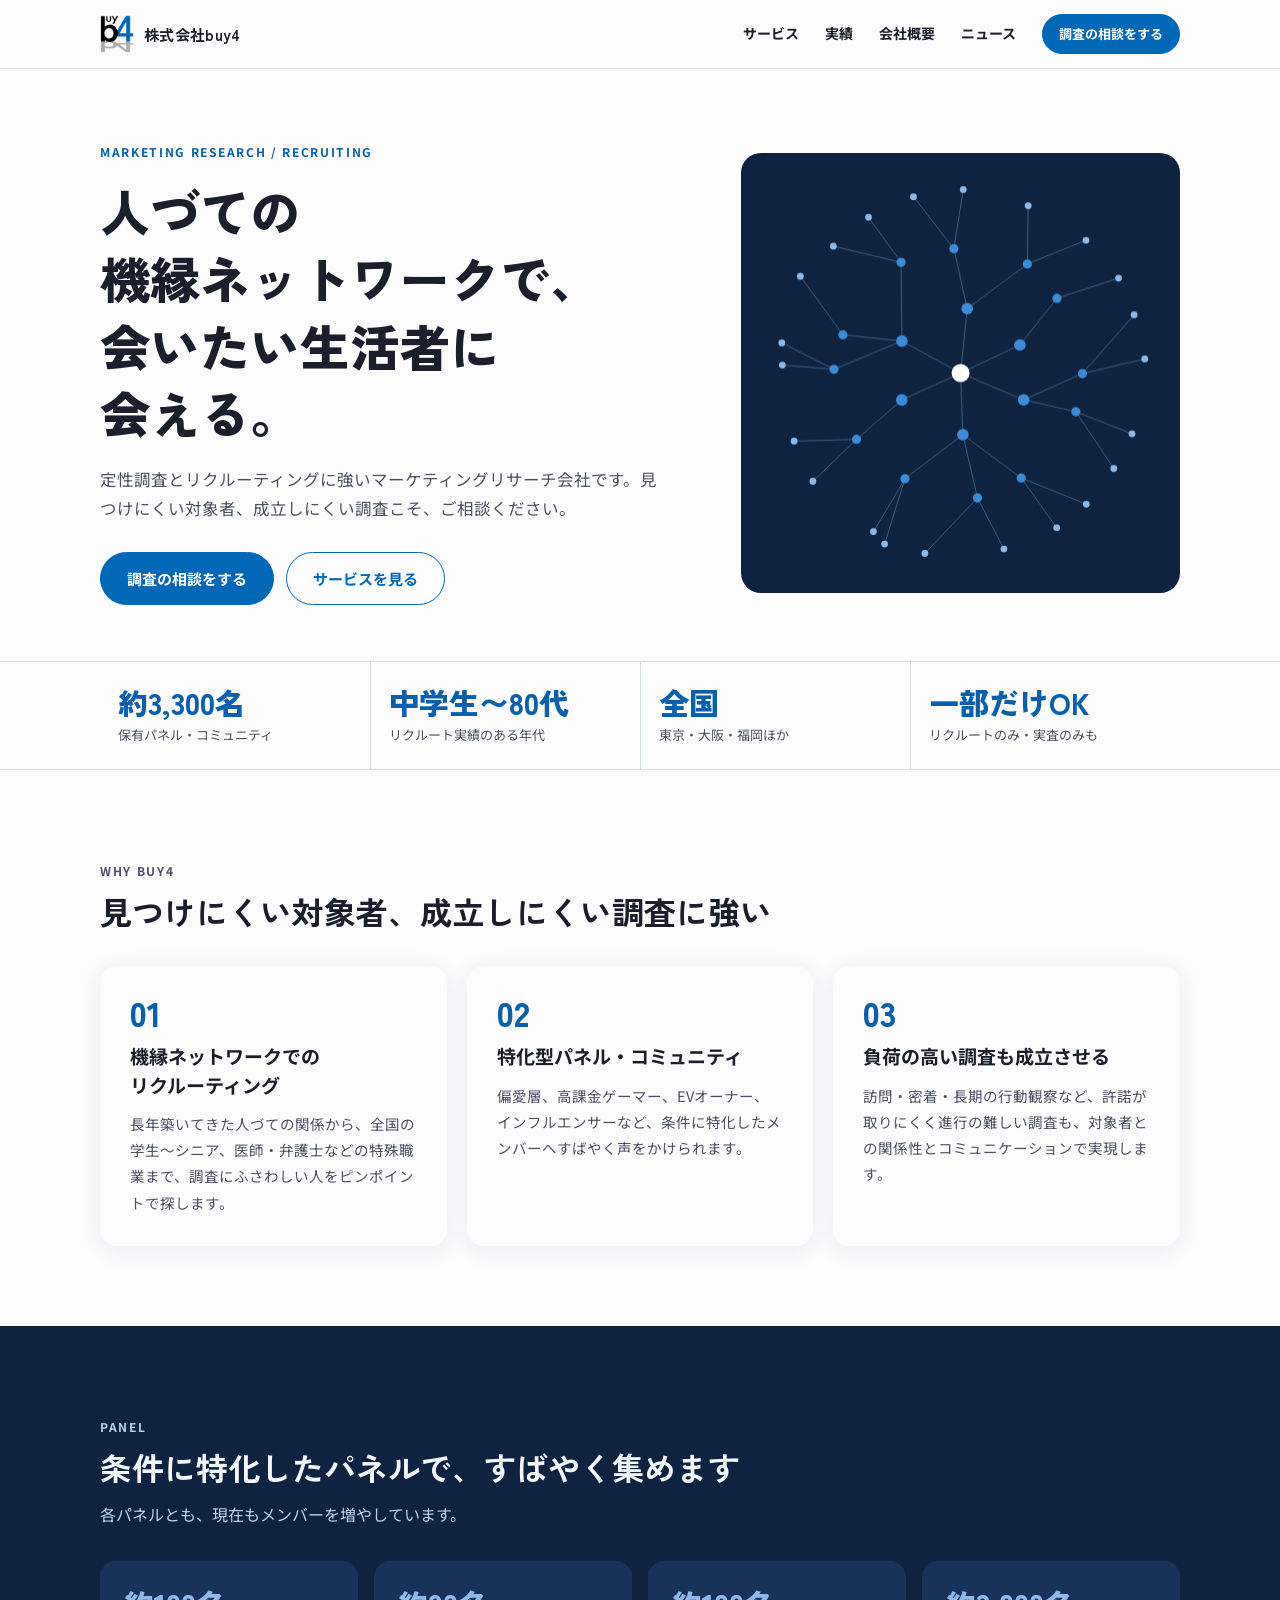
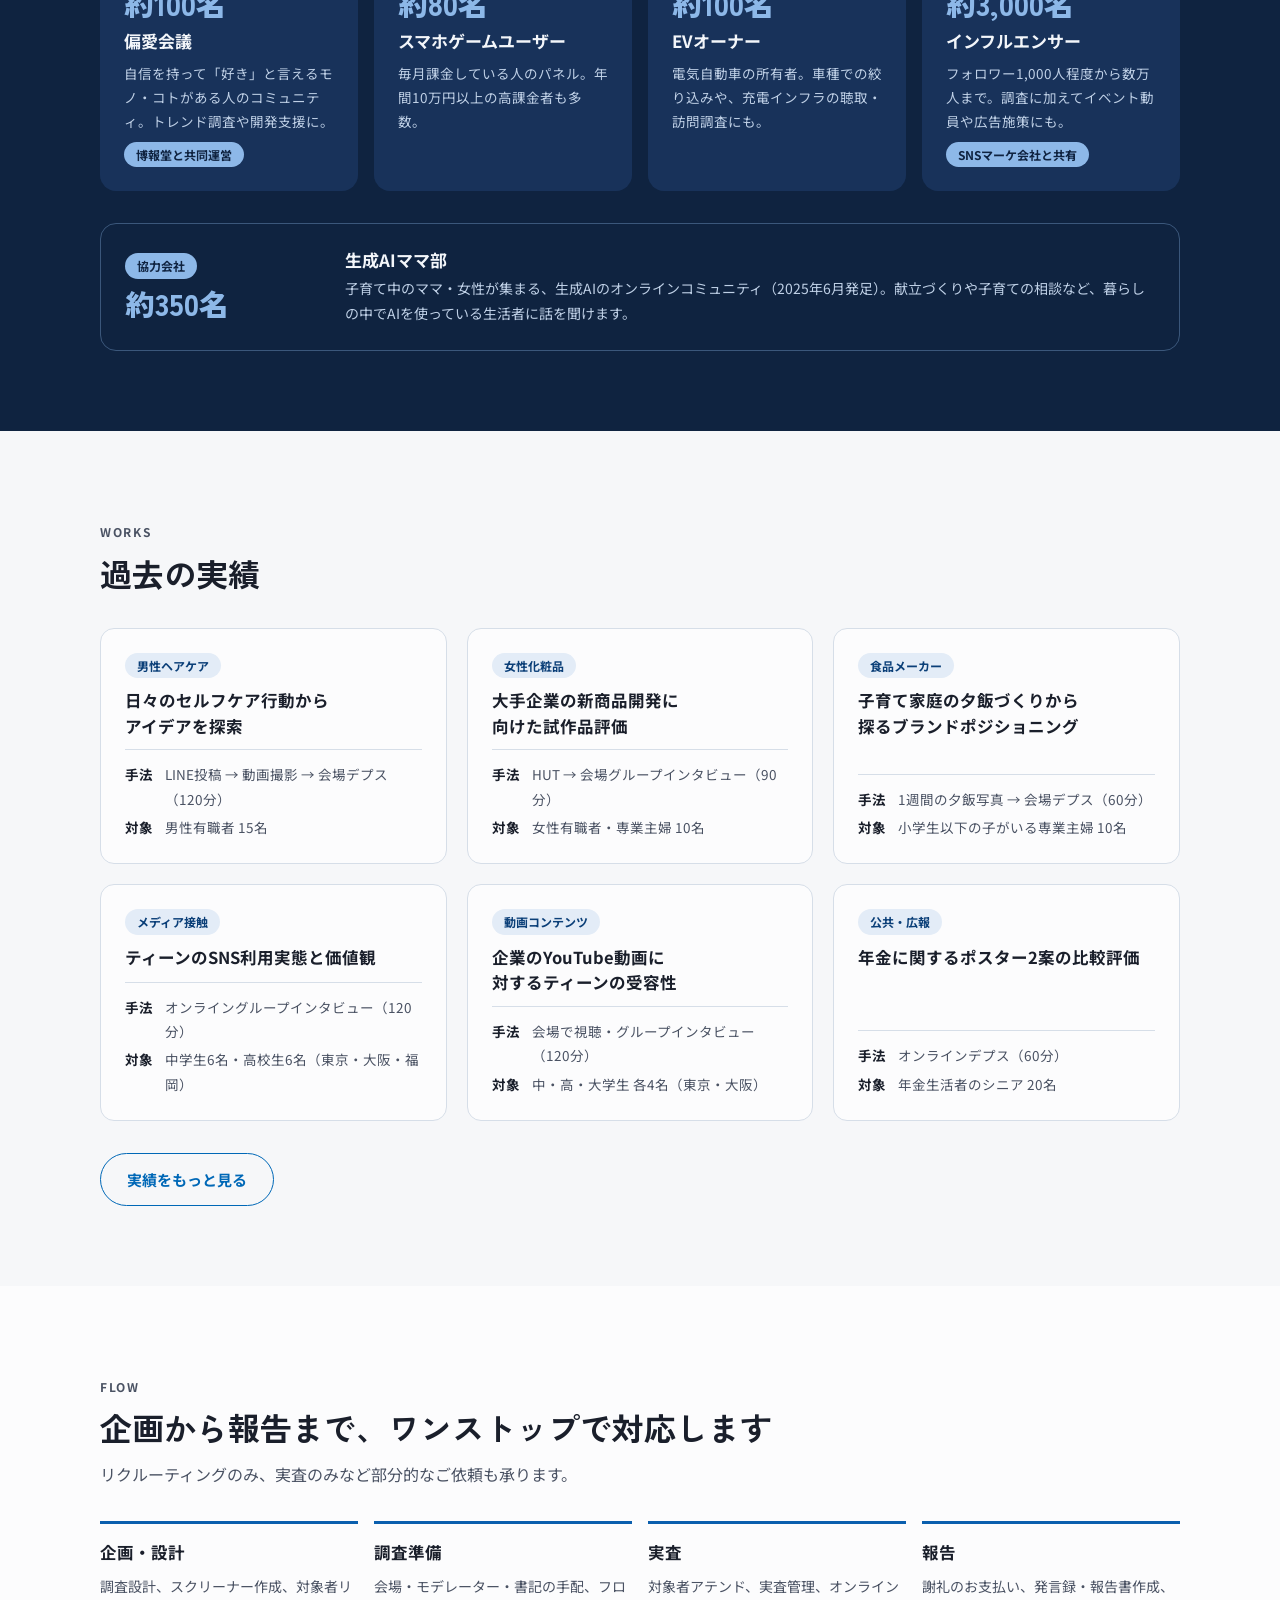
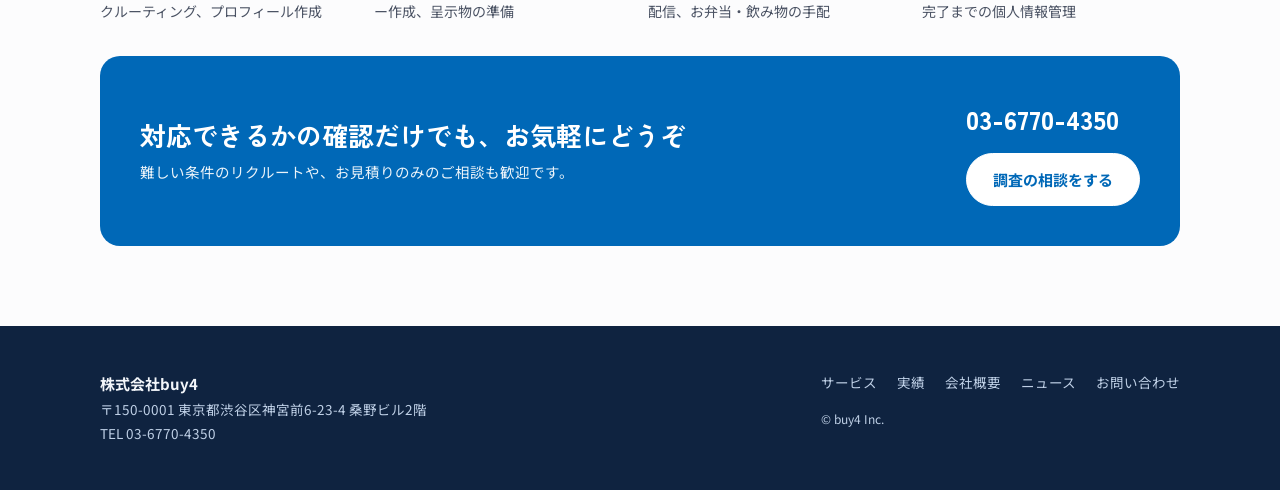
==== index.html @ a8a18e28 "Add buy4 corporate site Co-Authored-By: Claude Opus 5.5 (1M context) <noreply@anthropic.com> Claude-" ====
<!doctype html>
<html lang="ja">
<head>
<meta charset="utf-8">
<meta name="viewport" content="width=device-width, initial-scale=1">
<title>株式会社buy4｜定性調査・リクルーティングに強いマーケティングリサーチ会社</title>
<meta name="description" content="人づての機縁ネットワークと特化型パネルで、見つけにくい対象者のリクルーティングから、インタビュー・行動観察などの定性調査、報告までワンストップで対応します。">
<meta property="og:type" content="website">
<meta property="og:site_name" content="株式会社buy4">
<meta property="og:title" content="株式会社buy4｜定性調査・リクルーティングに強いマーケティングリサーチ会社">
<meta property="og:description" content="人づての機縁ネットワークと特化型パネルで、見つけにくい対象者のリクルーティングから、インタビュー・行動観察などの定性調査、報告までワンストップで対応します。">
<meta property="og:image" content="assets/img/ogp.png">
<meta name="twitter:card" content="summary_large_image">
<link rel="icon" href="assets/img/favicon-32.png" sizes="32x32">
<link rel="apple-touch-icon" href="assets/img/apple-touch-icon.png">
<link rel="preconnect" href="https://fonts.googleapis.com">
<link rel="preconnect" href="https://fonts.gstatic.com" crossorigin>
<link rel="stylesheet" href="https://fonts.googleapis.com/css2?family=Noto+Sans+JP:wght@400;500;700&family=Zen+Kaku+Gothic+New:wght@500;700;900&display=swap">
<link rel="stylesheet" href="assets/style.css">
</head>
<body>
<a class="skip" href="#main">本文へ移動</a>
<header class="site-header">
  <div class="in">
    <a class="brand" href="./"><img src="assets/img/logo.png" alt="buy4" width="34" height="39"><span>株式会社buy4</span></a>
    <button class="menu-btn" type="button" aria-expanded="false" aria-controls="gnav">メニュー</button>
    <nav class="gnav" id="gnav" aria-label="メインメニュー">
      <ul>
        <li><a href="services/">サービス</a></li>
        <li><a href="works/">実績</a></li>
        <li><a href="company/">会社概要</a></li>
        <li><a href="news/">ニュース</a></li>
        <li><a class="btn sm" href="contact/">調査の相談をする</a></li>
      </ul>
    </nav>
  </div>
</header>
<main id="main">
  <section class="hero">
    <div class="in">
      <div>
        <p class="eyebrow">MARKETING RESEARCH / RECRUITING</p>
        <h1><span>人づての</span><span>機縁ネットワークで、</span><br><span>会いたい生活者に</span><span>会える。</span></h1>
        <p class="lead">定性調査とリクルーティングに強いマーケティングリサーチ会社です。見つけにくい対象者、成立しにくい調査こそ、ご相談ください。</p>
        <div class="ctas"><a class="btn" href="contact/">調査の相談をする</a><a class="btn ghost" href="services/">サービスを見る</a></div>
      </div>
      <figure class="net"><canvas id="net" role="img" aria-label="人と人が人づてにつながるネットワークのイメージ"></canvas></figure>
    </div>
  </section>

  <section class="stats" aria-label="buy4の数字">
    <div class="in">
      <div class="stat"><b>約3,300名</b><span>保有パネル・コミュニティ</span></div>
      <div class="stat"><b>中学生〜80代</b><span>リクルート実績のある年代</span></div>
      <div class="stat"><b>全国</b><span>東京・大阪・福岡ほか</span></div>
      <div class="stat"><b>一部だけOK</b><span>リクルートのみ・実査のみも</span></div>
    </div>
  </section>

  <section class="sec">
    <div class="in">
      <div class="sec-h"><p class="eyebrow">WHY BUY4</p><h2>見つけにくい対象者、成立しにくい調査に強い</h2></div>
      <div class="grid3">
        <div class="card"><span class="num">01</span><h3>機縁ネットワークでのリクルーティング</h3><p>長年築いてきた人づての関係から、全国の学生〜シニア、医師・弁護士などの特殊職業まで、調査にふさわしい人をピンポイントで探します。</p></div>
        <div class="card"><span class="num">02</span><h3>特化型パネル・コミュニティ</h3><p>偏愛層、高課金ゲーマー、EVオーナー、インフルエンサーなど、条件に特化したメンバーへすばやく声をかけられます。</p></div>
        <div class="card"><span class="num">03</span><h3>負荷の高い調査も成立させる</h3><p>訪問・密着・長期の行動観察など、許諾が取りにくく進行の難しい調査も、対象者との関係性とコミュニケーションで実現します。</p></div>
      </div>
    </div>
  </section>

  <section class="sec dark">
    <div class="in">
      <div class="sec-h"><p class="eyebrow">PANEL</p><h2>条件に特化したパネルで、すばやく集めます</h2><p>各パネルとも、現在もメンバーを増やしています。</p></div>
      <div class="grid4">
        <div class="pcard"><b>約100名</b><h3>偏愛会議</h3><p>自信を持って「好き」と言えるモノ・コトがある人のコミュニティ。トレンド調査や開発支援に。</p><span class="tag">博報堂と共同運営</span></div>
        <div class="pcard"><b>約80名</b><h3>スマホゲームユーザー</h3><p>毎月課金している人のパネル。年間10万円以上の高課金者も多数。</p></div>
        <div class="pcard"><b>約100名</b><h3>EVオーナー</h3><p>電気自動車の所有者。車種での絞り込みや、充電インフラの聴取・訪問調査にも。</p></div>
        <div class="pcard"><b>約3,000名</b><h3>インフルエンサー</h3><p>フォロワー1,000人程度から数万人まで。調査に加えてイベント動員や広告施策にも。</p><span class="tag">SNSマーケ会社と共有</span></div>
      </div>
      <div class="partner">
        <div class="partner-h"><span class="tag">協力会社</span><b>約350名</b></div>
        <div>
          <h3>生成AIママ部</h3>
          <p>子育て中のママ・女性が集まる、生成AIのオンラインコミュニティ（2025年6月発足）。献立づくりや子育ての相談など、暮らしの中でAIを使っている生活者に話を聞けます。</p>
        </div>
      </div>
    </div>
  </section>

  <section class="sec alt">
    <div class="in">
      <div class="sec-h"><p class="eyebrow">WORKS</p><h2>過去の実績</h2></div>
      <div class="grid3">
        <article class="case"><span class="chip">男性ヘアケア</span><h3>日々のセルフケア行動からアイデアを探索</h3><dl><dt>手法</dt><dd>LINE投稿 → 動画撮影 → 会場デプス（120分）</dd><dt>対象</dt><dd>男性有職者 15名</dd></dl></article>
        <article class="case"><span class="chip">女性化粧品</span><h3>大手企業の新商品開発に向けた試作品評価</h3><dl><dt>手法</dt><dd>HUT → 会場グループインタビュー（90分）</dd><dt>対象</dt><dd>女性有職者・専業主婦 10名</dd></dl></article>
        <article class="case"><span class="chip">食品メーカー</span><h3>子育て家庭の夕飯づくりから探るブランドポジショニング</h3><dl><dt>手法</dt><dd>1週間の夕飯写真 → 会場デプス（60分）</dd><dt>対象</dt><dd>小学生以下の子がいる専業主婦 10名</dd></dl></article>
        <article class="case"><span class="chip">メディア接触</span><h3>ティーンのSNS利用実態と価値観</h3><dl><dt>手法</dt><dd>オンライングループインタビュー（120分）</dd><dt>対象</dt><dd>中学生6名・高校生6名（東京・大阪・福岡）</dd></dl></article>
        <article class="case"><span class="chip">動画コンテンツ</span><h3>企業のYouTube動画に対するティーンの受容性</h3><dl><dt>手法</dt><dd>会場で視聴・グループインタビュー（120分）</dd><dt>対象</dt><dd>中・高・大学生 各4名（東京・大阪）</dd></dl></article>
        <article class="case"><span class="chip">公共・広報</span><h3>年金に関するポスター2案の比較評価</h3><dl><dt>手法</dt><dd>オンラインデプス（60分）</dd><dt>対象</dt><dd>年金生活者のシニア 20名</dd></dl></article>
      </div>
      <div><a class="btn ghost" href="works/">実績をもっと見る</a></div>
    </div>
  </section>

  <section class="sec">
    <div class="in">
      <div class="sec-h"><p class="eyebrow">FLOW</p><h2>企画から報告まで、ワンストップで対応します</h2><p>リクルーティングのみ、実査のみなど部分的なご依頼も承ります。</p></div>
      <ol class="steps">
        <li><b>企画・設計</b><p>調査設計、スクリーナー作成、対象者リクルーティング、プロフィール作成</p></li>
        <li><b>調査準備</b><p>会場・モデレーター・書記の手配、フロー作成、呈示物の準備</p></li>
        <li><b>実査</b><p>対象者アテンド、実査管理、オンライン配信、お弁当・飲み物の手配</p></li>
        <li><b>報告</b><p>謝礼のお支払い、発言録・報告書作成、完了までの個人情報管理</p></li>
      </ol>
      <div class="cta">
        <div>
          <h2>対応できるかの確認だけでも、お気軽にどうぞ</h2>
          <p>難しい条件のリクルートや、お見積りのみのご相談も歓迎です。</p>
        </div>
        <div class="side">
          <a class="tel" href="tel:0367704350">03-6770-4350</a>
          <a class="btn white" href="contact/">調査の相談をする</a>
        </div>
      </div>
    </div>
  </section>
</main>
<footer class="site-footer">
  <div class="in">
    <div>
      <b>株式会社buy4</b><br>
      〒150-0001 東京都渋谷区神宮前6-23-4 桑野ビル2階<br>
      TEL 03-6770-4350
    </div>
    <div>
      <ul>
        <li><a href="services/">サービス</a></li>
        <li><a href="works/">実績</a></li>
        <li><a href="company/">会社概要</a></li>
        <li><a href="news/">ニュース</a></li>
        <li><a href="contact/">お問い合わせ</a></li>
      </ul>
      <small>© buy4 Inc.</small>
    </div>
  </div>
</footer>
<script src="assets/main.js"></script>
</body>
</html>
---- assets/style.css ----
/* 株式会社buy4 コーポレートサイト
   色・書体はサービス紹介資料（2026）とそろえています */
:root{
  --bg:#FCFCFD; --bg2:#F6F7F9; --fg:#1A1F2B; --muted:#4A5263; --line:#D6DEE8;
  --blue:#0068B7; --blue2:#0A5FAE; --navy:#0F2340; --navy2:#18325A; --sky:#8DB8E8;
  --on-navy:#F3F6FA; --on-navy2:#BFD0E6; --chip-bg:#E3ECF7; --chip-fg:#0B3F78; --danger:#B23A3A;
  --display:'Zen Kaku Gothic New','Noto Sans JP','Hiragino Kaku Gothic ProN',Meiryo,sans-serif;
  --body:'Noto Sans JP','Hiragino Kaku Gothic ProN',Meiryo,sans-serif;
  --max:1120px;
}
*{box-sizing:border-box}
html{scroll-behavior:smooth}
body{margin:0;background:var(--bg);color:var(--fg);font-family:var(--body);font-size:16px;line-height:1.8;-webkit-text-size-adjust:100%}
img{max-width:100%;height:auto;display:block}
a{color:var(--blue2)}
h1,h2,h3{margin:0;text-wrap:balance;line-height:1.4;word-break:auto-phrase}
p{margin:0}
.in{max-width:var(--max);margin:0 auto;padding-inline:20px}
.skip{position:absolute;left:-9999px}.skip:focus{left:12px;top:12px;background:var(--bg);padding:8px 12px;z-index:99}
:focus-visible{outline:2px solid var(--blue);outline-offset:3px}

/* header */
.site-header{position:sticky;top:0;z-index:20;background:rgba(252,252,253,.94);backdrop-filter:blur(8px);border-bottom:1px solid var(--line)}
.site-header .in{display:flex;align-items:center;justify-content:space-between;gap:16px;min-height:68px}
.brand{display:flex;align-items:center;gap:10px;text-decoration:none;color:var(--fg)}
.brand img{width:34px}
.brand span{font-family:var(--display);font-weight:700;font-size:15px;letter-spacing:.02em}
.gnav ul{display:flex;align-items:center;gap:26px;list-style:none;margin:0;padding:0;font-size:14px;font-weight:700}
.gnav a{color:var(--fg);text-decoration:none}
.gnav a:hover,.gnav a[aria-current="page"]{color:var(--blue)}
.menu-btn{display:none;font:inherit;font-weight:700;font-size:14px;background:none;border:1px solid var(--line);border-radius:8px;padding:6px 12px;color:var(--fg);cursor:pointer}
@media (max-width:820px){
  .menu-btn{display:block}
  .gnav{display:none;position:absolute;left:0;right:0;top:100%;background:var(--bg);border-bottom:1px solid var(--line)}
  .gnav.open{display:block}
  .gnav ul{flex-direction:column;align-items:stretch;gap:0;padding:8px 20px 16px}
  .gnav li a{display:block;padding:12px 0;border-bottom:1px solid var(--line)}
  .gnav li:last-child a{border:0;margin-top:12px;text-align:center}
}

/* buttons */
.btn{display:inline-block;background:var(--blue);color:#FFFFFF;font-weight:700;border-radius:999px;padding:12px 26px;font-size:15px;text-decoration:none;border:1.5px solid var(--blue);transition:background .15s}
.btn:hover{background:var(--blue2)}
.btn.ghost{background:transparent;color:var(--blue)}
.btn.ghost:hover{background:var(--chip-bg)}
.btn.white{background:#FFFFFF;color:var(--blue);border-color:#FFFFFF}
.btn.sm{padding:7px 16px;font-size:13px}
.gnav .btn{color:#FFFFFF}

.eyebrow{font-size:12px;font-weight:700;color:var(--blue2);letter-spacing:.14em}

/* hero */
.hero .in{display:grid;grid-template-columns:minmax(0,1.35fr) minmax(0,1fr);gap:48px;align-items:center;padding-block:72px 56px}
@media (max-width:820px){.hero .in{grid-template-columns:minmax(0,1fr);padding-block:44px 36px;gap:28px}}
.hero h1{font-family:var(--display);font-weight:900;font-size:clamp(30px,4.4vw,50px);line-height:1.35;margin-top:14px}
.hero h1 span{display:inline-block}
.hero .lead{color:var(--muted);margin-top:18px;font-size:16.5px;max-width:34em}
.hero .ctas{display:flex;gap:12px;margin-top:28px;flex-wrap:wrap}
.net{margin:0;background:var(--navy);border-radius:20px;aspect-ratio:1/1;max-width:440px;width:100%;justify-self:end;overflow:hidden}
@media (max-width:820px){.net{justify-self:stretch;max-width:100%;aspect-ratio:16/10}}
.net canvas{width:100%;height:100%;display:block}

/* stats */
.stats{border-block:1px solid var(--line);background:var(--bg)}
.stats .in{display:grid;grid-template-columns:repeat(4,minmax(0,1fr))}
@media (max-width:820px){.stats .in{grid-template-columns:repeat(2,minmax(0,1fr))}}
.stat{padding:22px 18px;display:flex;flex-direction:column;gap:2px;border-left:1px solid var(--line)}
.stat:first-child{border-left:0}
@media (max-width:820px){.stat:nth-child(3){border-left:0}.stat:nth-child(n+3){border-top:1px solid var(--line)}}
.stat b{font-family:var(--display);font-size:clamp(22px,2.6vw,30px);font-weight:900;color:var(--blue2);font-variant-numeric:tabular-nums;line-height:1.25}
.stat span{font-size:13px;color:var(--muted)}

/* sections */
.sec{padding-block:80px}
@media (max-width:820px){.sec{padding-block:56px}}
.sec .in{display:flex;flex-direction:column;gap:32px}
.sec.alt{background:var(--bg2)}
.sec.dark{background:var(--navy);color:var(--on-navy)}
.sec.dark .eyebrow{color:var(--sky)}
.sec-h h2{font-family:var(--display);font-size:clamp(23px,2.8vw,32px);font-weight:700;margin-top:8px}
.sec-h p{color:var(--muted);margin-top:10px;max-width:40em}
.sec.dark .sec-h p{color:var(--on-navy2)}
.grid3{display:grid;grid-template-columns:repeat(3,minmax(0,1fr));gap:20px}
.grid4{display:grid;grid-template-columns:repeat(4,minmax(0,1fr));gap:16px}
@media (max-width:980px){.grid4{grid-template-columns:repeat(2,minmax(0,1fr))}}
@media (max-width:820px){.grid3{grid-template-columns:minmax(0,1fr)}}
@media (max-width:560px){.grid4{grid-template-columns:minmax(0,1fr)}}

.card{background:var(--bg);border-radius:16px;padding:30px;display:flex;flex-direction:column;gap:12px;box-shadow:0 4px 24px rgba(16,40,80,.08)}
.card .num{font-family:var(--display);font-weight:900;font-size:34px;color:var(--blue2);line-height:1}
.card h3{font-size:19px;font-weight:700;line-height:1.5}
.card p{font-size:14.5px;color:var(--muted)}

.pcard{background:var(--navy2);border-radius:16px;padding:24px;display:flex;flex-direction:column;gap:8px}
.pcard b{font-family:var(--display);font-size:30px;font-weight:900;color:var(--sky);font-variant-numeric:tabular-nums;line-height:1.2}
.pcard h3{font-size:17px;color:var(--on-navy)}
.pcard p{font-size:13.5px;color:var(--on-navy2)}
.pcard .tag{align-self:flex-start;margin-top:auto;font-size:12px;font-weight:700;background:var(--sky);color:var(--navy);border-radius:999px;padding:2px 12px}

.partner{display:grid;grid-template-columns:minmax(0,200px) minmax(0,1fr);gap:20px;align-items:center;border:1px solid rgba(141,184,232,.35);border-radius:16px;padding:24px}
@media (max-width:560px){.partner{grid-template-columns:minmax(0,1fr);gap:10px}}
.partner-h{display:flex;flex-direction:column;gap:6px;align-items:flex-start}
.partner-h b{font-family:var(--display);font-size:30px;font-weight:900;color:var(--sky);font-variant-numeric:tabular-nums;line-height:1.2}
.partner .tag{font-size:12px;font-weight:700;background:var(--sky);color:var(--navy);border-radius:999px;padding:2px 12px}
.partner h3{font-size:17px;color:var(--on-navy)}
.partner p{font-size:14px;color:var(--on-navy2);margin-top:4px}
.case{background:var(--bg);border-radius:14px;padding:24px;display:flex;flex-direction:column;gap:10px;border:1px solid var(--line)}
.chip{align-self:flex-start;font-size:12px;font-weight:700;color:var(--chip-fg);background:var(--chip-bg);border-radius:999px;padding:2px 12px}
.case h3{font-size:16.5px;line-height:1.55}
.case dl{display:grid;grid-template-columns:auto 1fr;gap:4px 12px;font-size:13.5px;color:var(--muted);margin:auto 0 0;border-top:1px solid var(--line);padding-top:12px}
.case dt{font-weight:700;color:var(--fg)}.case dd{margin:0}

.steps{display:grid;grid-template-columns:repeat(4,minmax(0,1fr));gap:16px;list-style:none;margin:0;padding:0}
@media (max-width:820px){.steps{grid-template-columns:repeat(2,minmax(0,1fr))}}
@media (max-width:480px){.steps{grid-template-columns:minmax(0,1fr)}}
.steps li{border-top:3px solid var(--blue2);padding-top:14px;display:flex;flex-direction:column;gap:6px}
.steps b{font-size:16.5px}
.steps p{font-size:14px;color:var(--muted)}

.cta{background:var(--blue);color:#FFFFFF;border-radius:20px;padding:40px;display:flex;justify-content:space-between;align-items:center;gap:24px;flex-wrap:wrap}
@media (max-width:560px){.cta{padding:28px}}
.cta h2{font-family:var(--display);font-size:clamp(20px,2.4vw,26px);font-weight:700}
.cta p{font-size:14.5px;opacity:.92;margin-top:6px}
.cta .side{display:flex;flex-direction:column;gap:10px;align-items:flex-start}
.cta .tel{font-family:var(--display);font-size:26px;font-weight:900;font-variant-numeric:tabular-nums;color:#FFFFFF;text-decoration:none}

/* sub pages */
.ph{padding-block:56px 16px}
.ph h1{font-family:var(--display);font-size:clamp(28px,3.6vw,40px);font-weight:900;margin-top:8px}
.ph p{color:var(--muted);margin-top:12px;max-width:42em}
.svc{display:grid;grid-template-columns:minmax(0,260px) minmax(0,1fr);gap:28px;padding-block:36px;border-top:1px solid var(--line)}
@media (max-width:720px){.svc{grid-template-columns:minmax(0,1fr);gap:12px}}
.svc h2{font-family:var(--display);font-size:22px;font-weight:700;margin-top:6px}
.svc ul{margin:12px 0 0;padding-left:1.2em;color:var(--muted);font-size:15px}
.methods{display:flex;flex-wrap:wrap;gap:8px;margin-top:14px;list-style:none;padding:0}
.methods li{border:1px solid var(--line);background:var(--bg);border-radius:999px;padding:5px 14px;font-size:14px}

.tbl{width:100%;border-collapse:collapse;font-size:15px}
.tbl th{width:28%;text-align:left;font-weight:700;padding:16px 14px;border-bottom:1px solid var(--line);vertical-align:top;background:var(--bg2)}
.tbl td{padding:16px 14px;border-bottom:1px solid var(--line)}
@media (max-width:560px){.tbl th,.tbl td{display:block;width:100%}.tbl th{border-bottom:0;padding-bottom:4px}.tbl td{padding-top:4px}}

/* contact */
.contact-grid{display:grid;grid-template-columns:minmax(0,1.6fr) minmax(0,1fr);gap:40px;align-items:start}
@media (max-width:860px){.contact-grid{grid-template-columns:minmax(0,1fr)}}
.form{display:grid;grid-template-columns:repeat(2,minmax(0,1fr));gap:16px}
@media (max-width:560px){.form{grid-template-columns:minmax(0,1fr)}}
.field{display:flex;flex-direction:column;gap:6px;font-size:14px;font-weight:700;min-width:0}
.full{grid-column:1/-1}
.req{color:var(--danger);font-size:11px;font-weight:700;margin-left:6px}
.form input,.form select,.form textarea{font:inherit;font-weight:400;font-size:15px;border:1px solid var(--line);border-radius:10px;padding:10px 12px;background:#FFFFFF;color:var(--fg);width:100%}
.form textarea{resize:vertical}
fieldset.field{border:0;padding:0;margin:0}
fieldset.field legend{padding:0;margin-bottom:6px}
.radios{display:flex;flex-wrap:wrap;gap:8px 18px;font-weight:400}
.radios label{display:flex;align-items:center;gap:6px}
.form-note{font-size:13px;color:var(--muted);font-weight:400}
.form-msg{grid-column:1/-1;font-size:14px;color:var(--danger)}
.form-msg.ok{color:var(--blue2)}
.aside-box{background:var(--bg2);border-radius:16px;padding:28px;display:flex;flex-direction:column;gap:14px}
.aside-box h2{font-family:var(--display);font-size:18px}
.aside-box .big{font-family:var(--display);font-size:24px;font-weight:900;color:var(--blue2);text-decoration:none;font-variant-numeric:tabular-nums}

/* news */
.news-list{list-style:none;margin:0;padding:0;border-top:1px solid var(--line)}
.news-list li{border-bottom:1px solid var(--line)}
.news-list a{display:grid;grid-template-columns:110px 96px minmax(0,1fr);gap:14px;align-items:baseline;padding:18px 4px;color:var(--fg);text-decoration:none}
.news-list a:hover h3{color:var(--blue)}
@media (max-width:560px){.news-list a{grid-template-columns:auto 1fr;gap:6px 12px}.news-list a h3{grid-column:1/-1}}
.news-list time{color:var(--muted);font-variant-numeric:tabular-nums;font-size:14px}
.news-list h3{font-size:16px;font-weight:500}
.article{max-width:760px}
.article .meta{display:flex;gap:12px;align-items:center;color:var(--muted);font-size:14px}
.article h1{font-family:var(--display);font-size:clamp(24px,3vw,32px);font-weight:700;margin-top:10px}
.article .body{margin-top:28px;display:flex;flex-direction:column;gap:18px;font-size:16px}
.back{display:inline-block;margin-top:40px;font-weight:700;font-size:14px}

/* footer */
.site-footer{background:var(--navy);color:var(--on-navy2);font-size:13.5px;padding-block:44px}
.site-footer .in{display:flex;justify-content:space-between;gap:28px;flex-wrap:wrap}
.site-footer b{color:var(--on-navy);font-size:15px}
.site-footer ul{list-style:none;margin:0;padding:0;display:flex;gap:20px;flex-wrap:wrap}
.site-footer a{color:var(--on-navy2);text-decoration:none}
.site-footer a:hover{color:var(--on-navy)}
.site-footer small{display:block;margin-top:14px;font-size:12px}

@media (prefers-reduced-motion:reduce){html{scroll-behavior:auto}*{transition:none!important}}
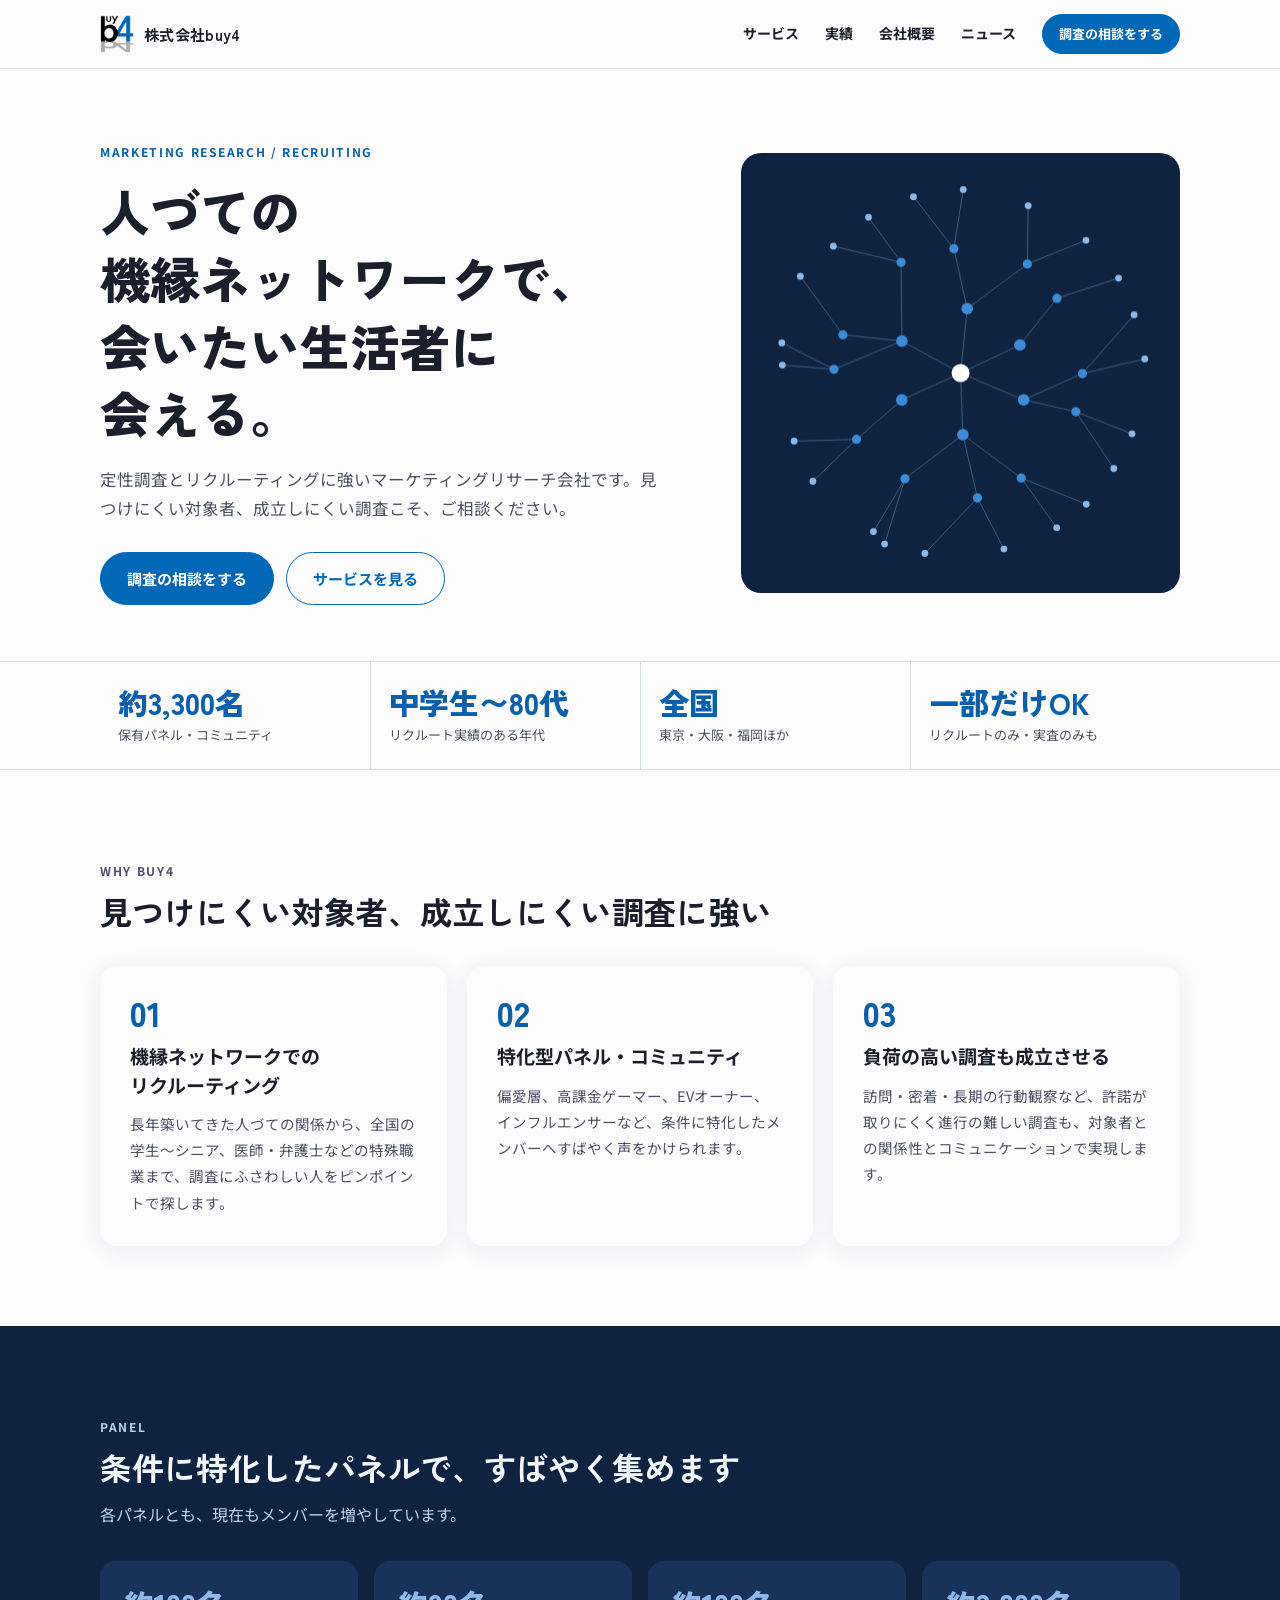
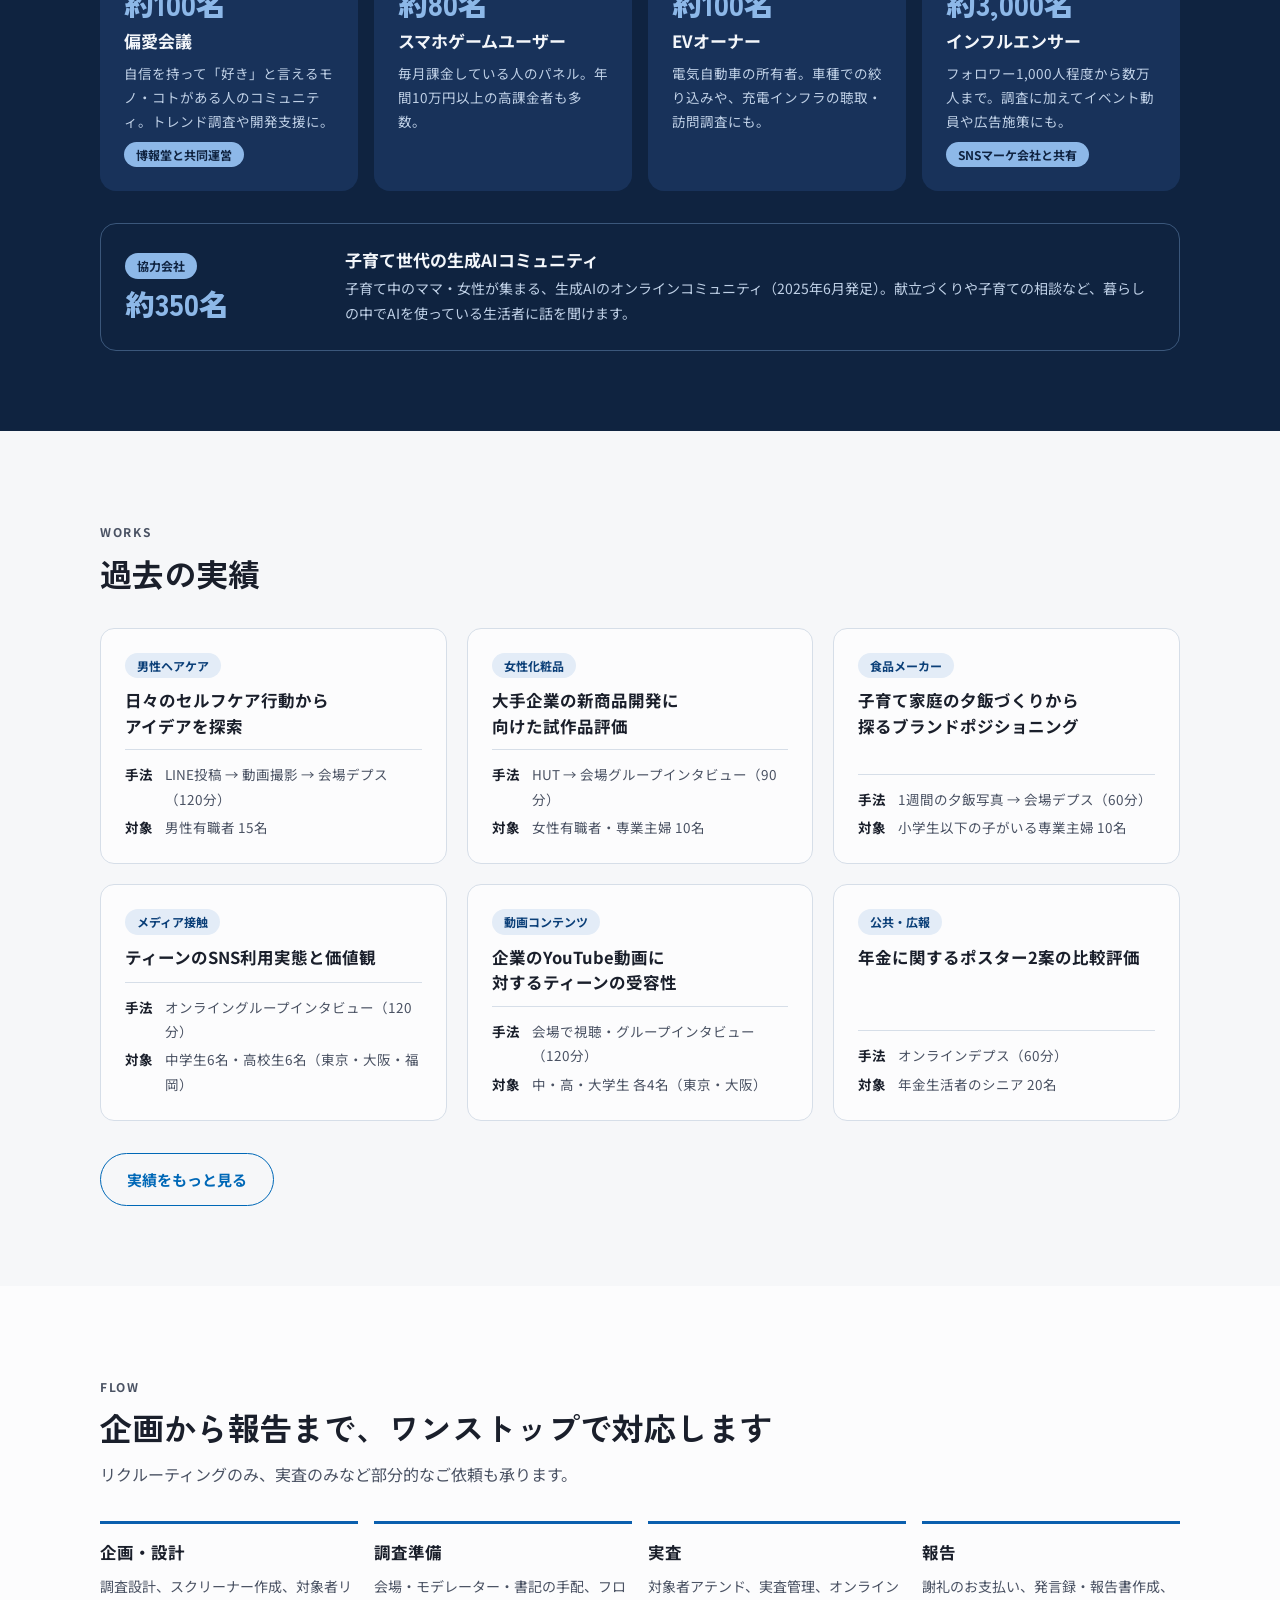
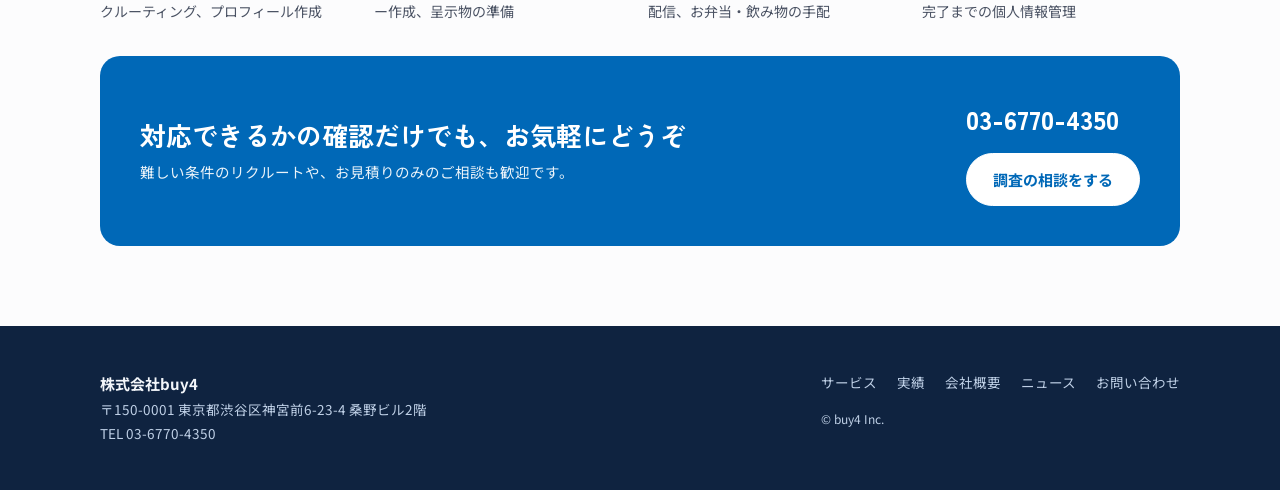
==== commit cf4206d9: "協力会社コミュニティの表記を一般名称に変更 Co-Authored-By: Claude Opus 5.5 (1M context) <noreply@anthropic.com> Claude-Se" ====
--- a/index.html
+++ b/index.html
@@ -80,7 +80,7 @@
       <div class="partner">
         <div class="partner-h"><span class="tag">協力会社</span><b>約350名</b></div>
         <div>
-          <h3>生成AIママ部</h3>
+          <h3>子育て世代の生成AIコミュニティ</h3>
           <p>子育て中のママ・女性が集まる、生成AIのオンラインコミュニティ（2025年6月発足）。献立づくりや子育ての相談など、暮らしの中でAIを使っている生活者に話を聞けます。</p>
         </div>
       </div>
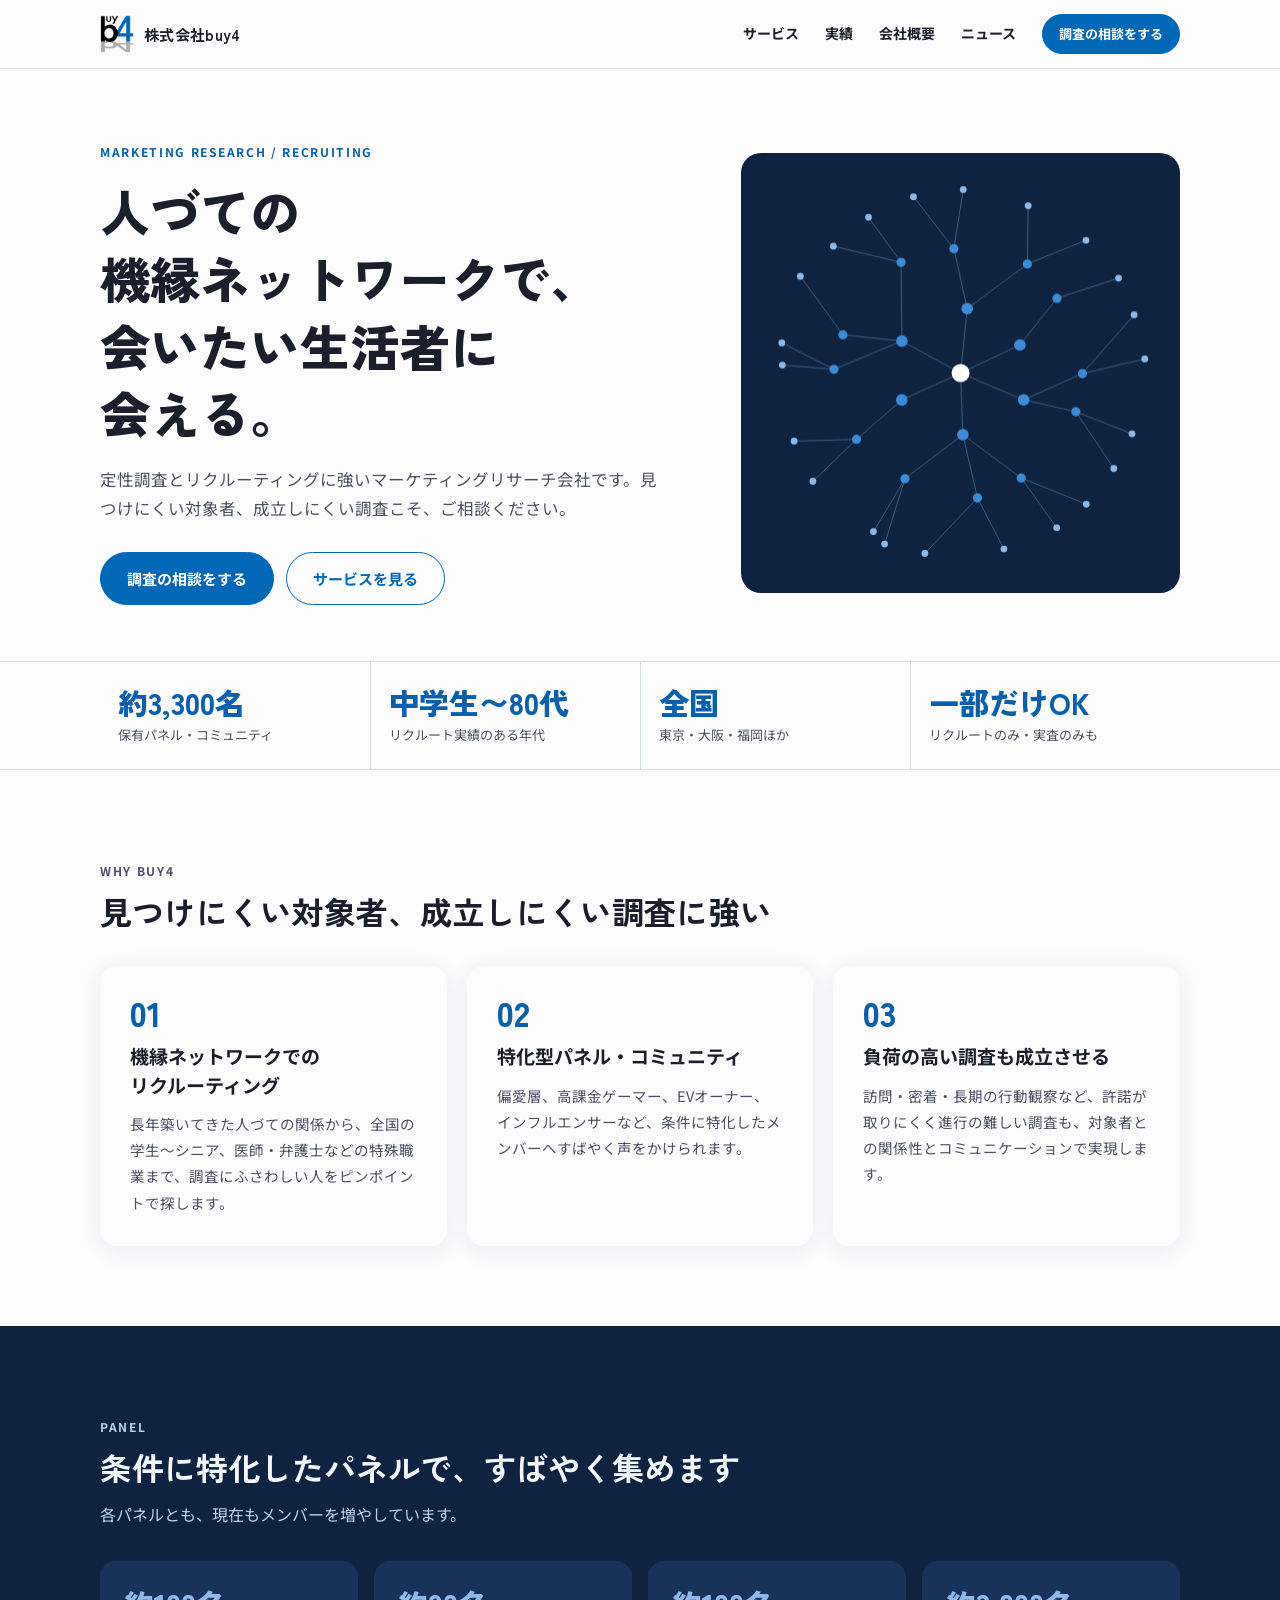
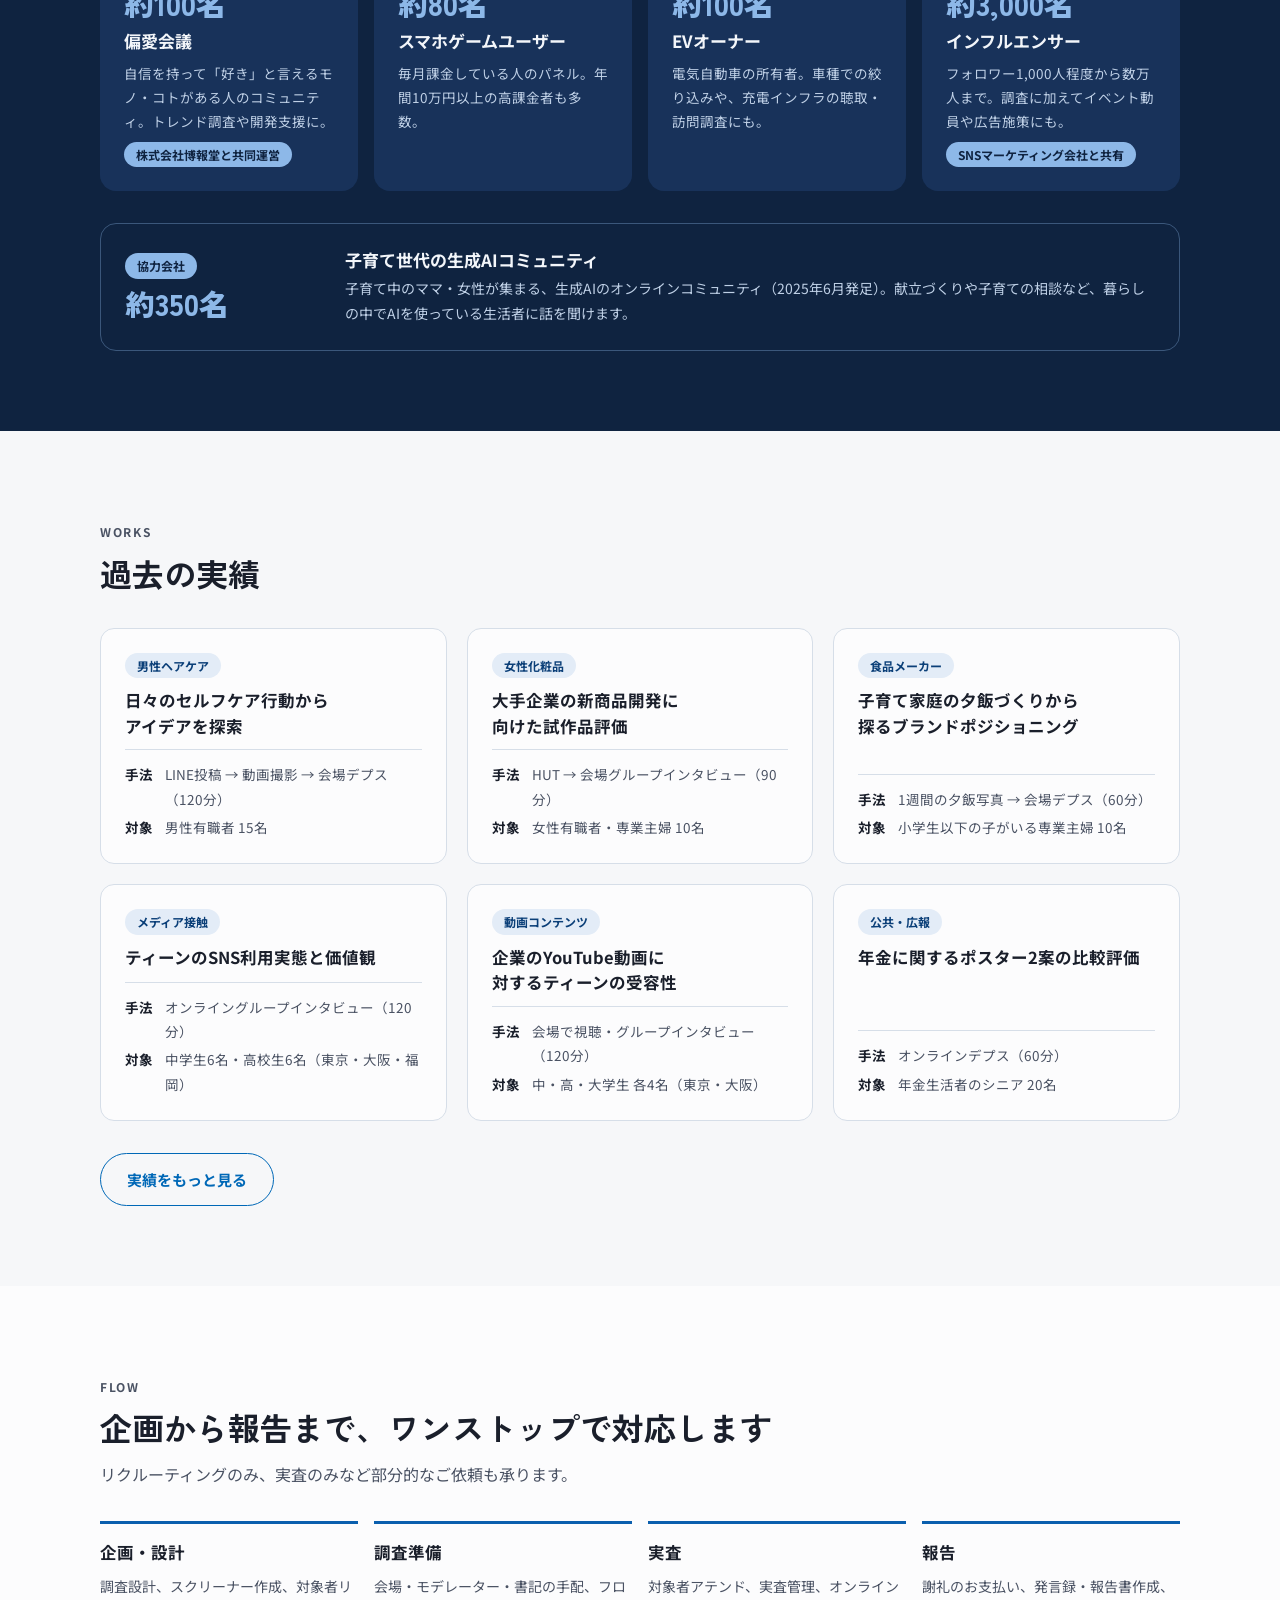
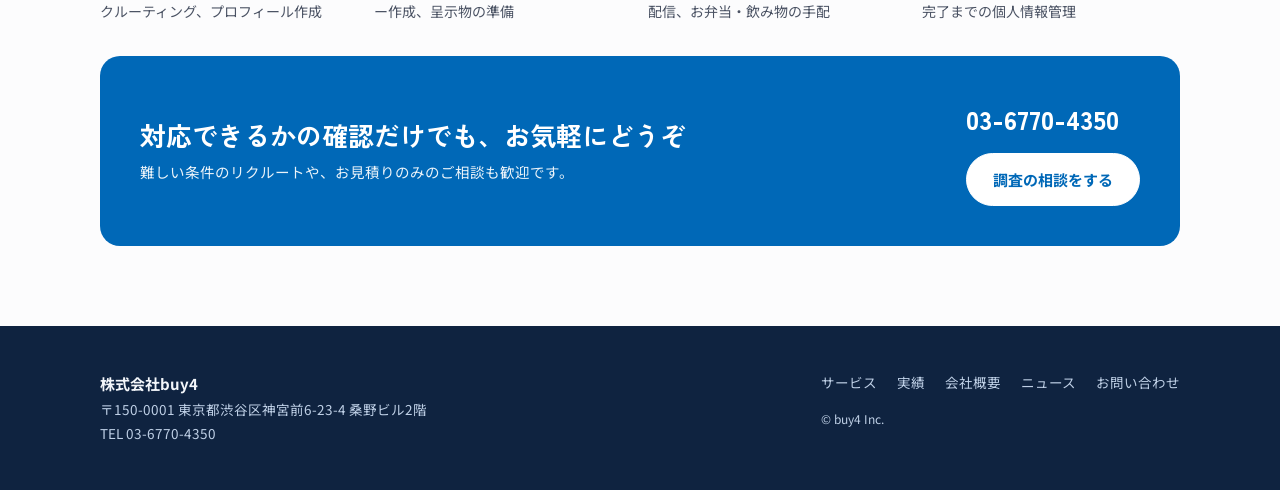
==== commit b6875546: "協力先の表記を正式名に変更（株式会社博報堂・SNSマーケティング会社） Co-Authored-By: Claude Opus 5.5 (1M context) <noreply@anthropic." ====
--- a/index.html
+++ b/index.html
@@ -9,7 +9,34 @@
 <meta property="og:site_name" content="株式会社buy4">
 <meta property="og:title" content="株式会社buy4｜定性調査・リクルーティングに強いマーケティングリサーチ会社">
 <meta property="og:description" content="人づての機縁ネットワークと特化型パネルで、見つけにくい対象者のリクルーティングから、インタビュー・行動観察などの定性調査、報告までワンストップで対応します。">
-<meta property="og:image" content="assets/img/ogp.png">
+<meta property="og:image" content="https://www.buy4.co.jp/assets/img/ogp.png">
+<link rel="canonical" href="https://www.buy4.co.jp/">
+<meta property="og:url" content="https://www.buy4.co.jp/">
+<script type="application/ld+json">
+{
+ "@context": "https://schema.org",
+ "@type": "Organization",
+ "name": "株式会社buy4",
+ "alternateName": "buy4",
+ "url": "https://www.buy4.co.jp/",
+ "logo": "https://www.buy4.co.jp/assets/img/logo.png",
+ "foundingDate": "2021-09-01",
+ "founder": {
+  "@type": "Person",
+  "name": "佐藤 孝憲"
+ },
+ "email": "contact@buy4.co.jp",
+ "address": {
+  "@type": "PostalAddress",
+  "postalCode": "150-0001",
+  "addressRegion": "東京都",
+  "addressLocality": "渋谷区",
+  "streetAddress": "神宮前6-23-4 桑野ビル2階",
+  "addressCountry": "JP"
+ },
+ "description": "定性調査・リクルーティングに強いマーケティングリサーチ会社"
+}
+</script>
 <meta name="twitter:card" content="summary_large_image">
 <link rel="icon" href="assets/img/favicon-32.png" sizes="32x32">
 <link rel="apple-touch-icon" href="assets/img/apple-touch-icon.png">
@@ -72,10 +99,10 @@
     <div class="in">
       <div class="sec-h"><p class="eyebrow">PANEL</p><h2>条件に特化したパネルで、すばやく集めます</h2><p>各パネルとも、現在もメンバーを増やしています。</p></div>
       <div class="grid4">
-        <div class="pcard"><b>約100名</b><h3>偏愛会議</h3><p>自信を持って「好き」と言えるモノ・コトがある人のコミュニティ。トレンド調査や開発支援に。</p><span class="tag">博報堂と共同運営</span></div>
+        <div class="pcard"><b>約100名</b><h3>偏愛会議</h3><p>自信を持って「好き」と言えるモノ・コトがある人のコミュニティ。トレンド調査や開発支援に。</p><span class="tag">株式会社博報堂と共同運営</span></div>
         <div class="pcard"><b>約80名</b><h3>スマホゲームユーザー</h3><p>毎月課金している人のパネル。年間10万円以上の高課金者も多数。</p></div>
         <div class="pcard"><b>約100名</b><h3>EVオーナー</h3><p>電気自動車の所有者。車種での絞り込みや、充電インフラの聴取・訪問調査にも。</p></div>
-        <div class="pcard"><b>約3,000名</b><h3>インフルエンサー</h3><p>フォロワー1,000人程度から数万人まで。調査に加えてイベント動員や広告施策にも。</p><span class="tag">SNSマーケ会社と共有</span></div>
+        <div class="pcard"><b>約3,000名</b><h3>インフルエンサー</h3><p>フォロワー1,000人程度から数万人まで。調査に加えてイベント動員や広告施策にも。</p><span class="tag">SNSマーケティング会社と共有</span></div>
       </div>
       <div class="partner">
         <div class="partner-h"><span class="tag">協力会社</span><b>約350名</b></div>
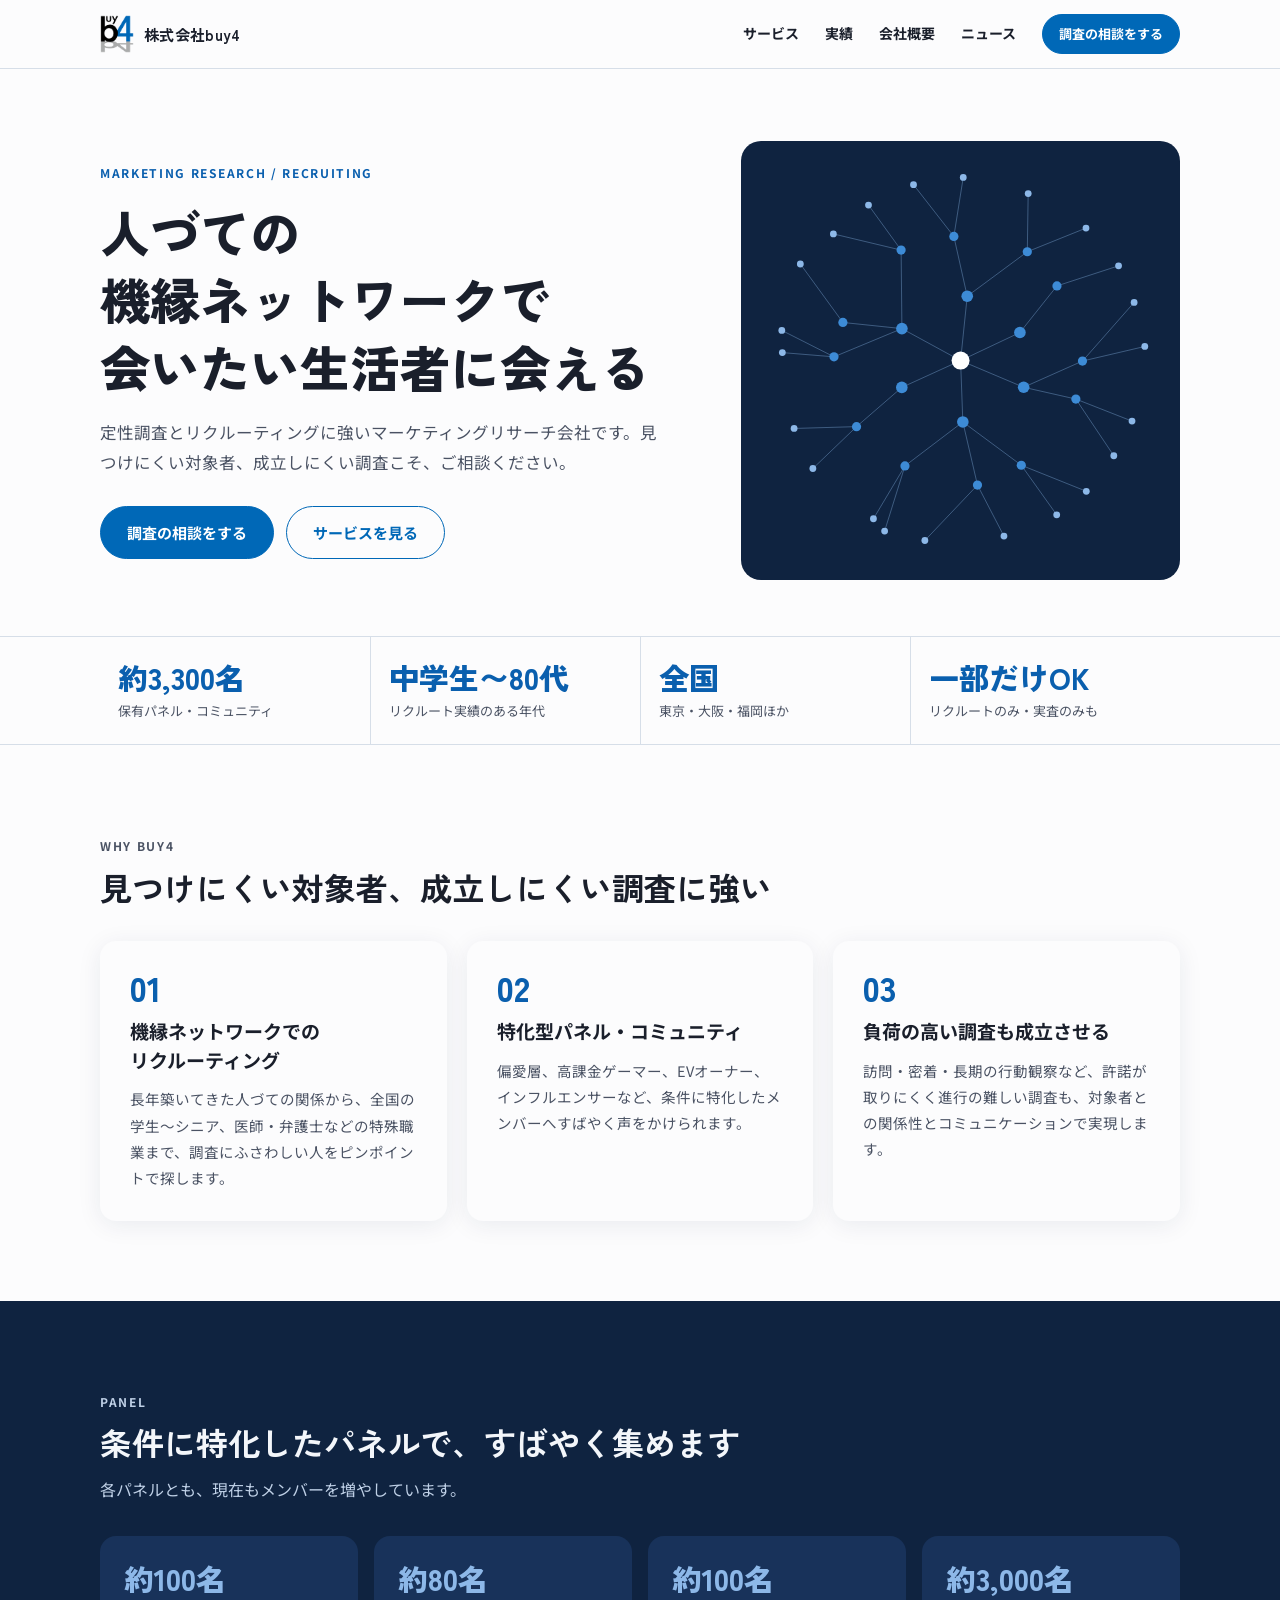
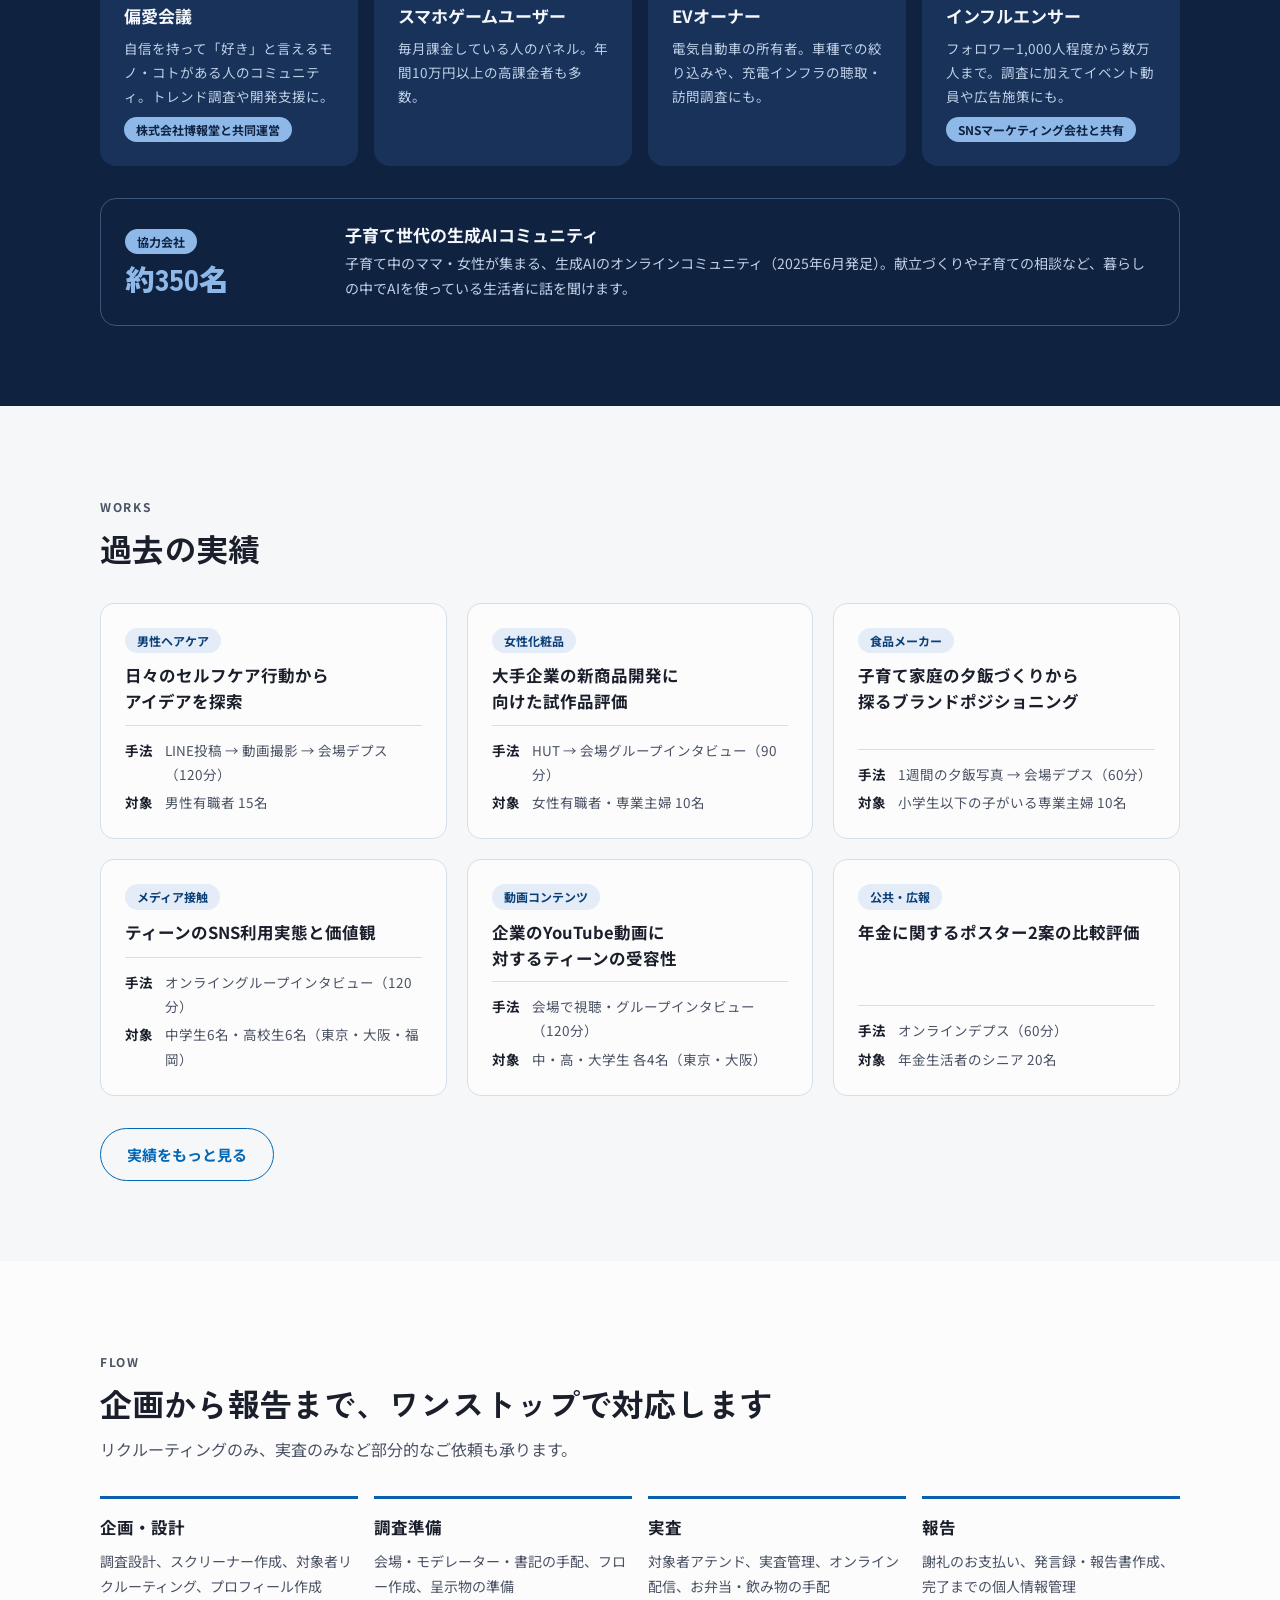
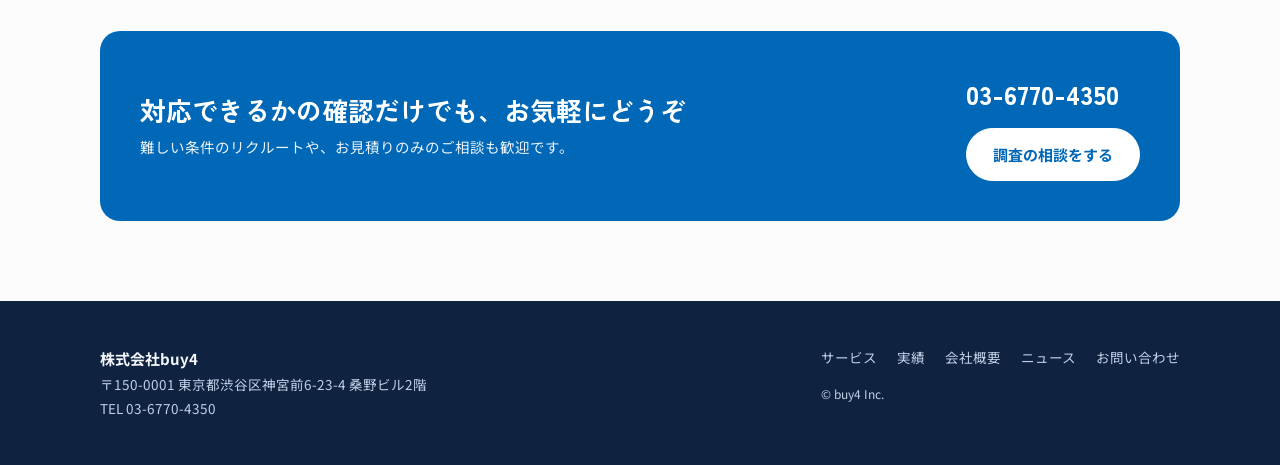
==== commit ea363ee5: "トップの見出しから句読点を削除 Co-Authored-By: Claude Opus 5.5 (1M context) <noreply@anthropic.com> Claude-Session:" ====
--- a/index.html
+++ b/index.html
@@ -67,7 +67,7 @@
     <div class="in">
       <div>
         <p class="eyebrow">MARKETING RESEARCH / RECRUITING</p>
-        <h1><span>人づての</span><span>機縁ネットワークで、</span><br><span>会いたい生活者に</span><span>会える。</span></h1>
+        <h1><span>人づての</span><span>機縁ネットワークで</span><br><span>会いたい生活者に</span><span>会える</span></h1>
         <p class="lead">定性調査とリクルーティングに強いマーケティングリサーチ会社です。見つけにくい対象者、成立しにくい調査こそ、ご相談ください。</p>
         <div class="ctas"><a class="btn" href="contact/">調査の相談をする</a><a class="btn ghost" href="services/">サービスを見る</a></div>
       </div>
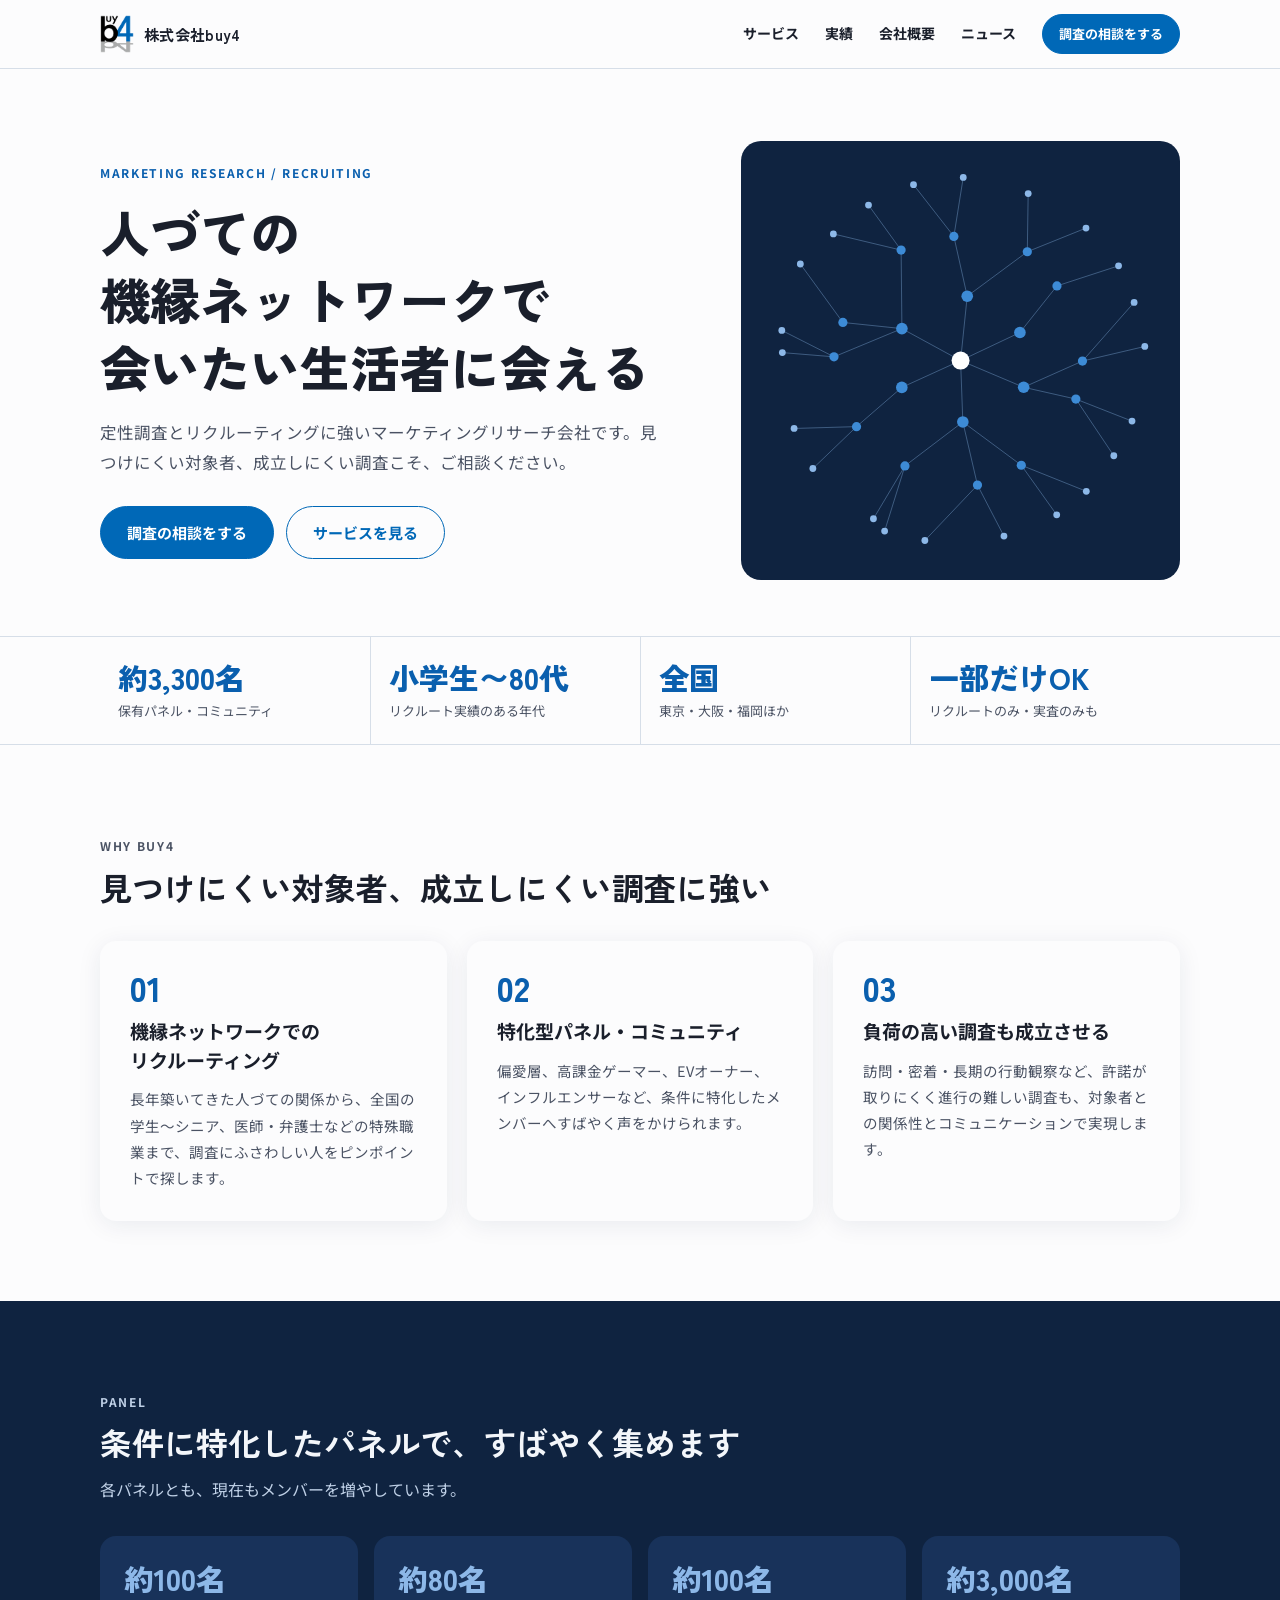
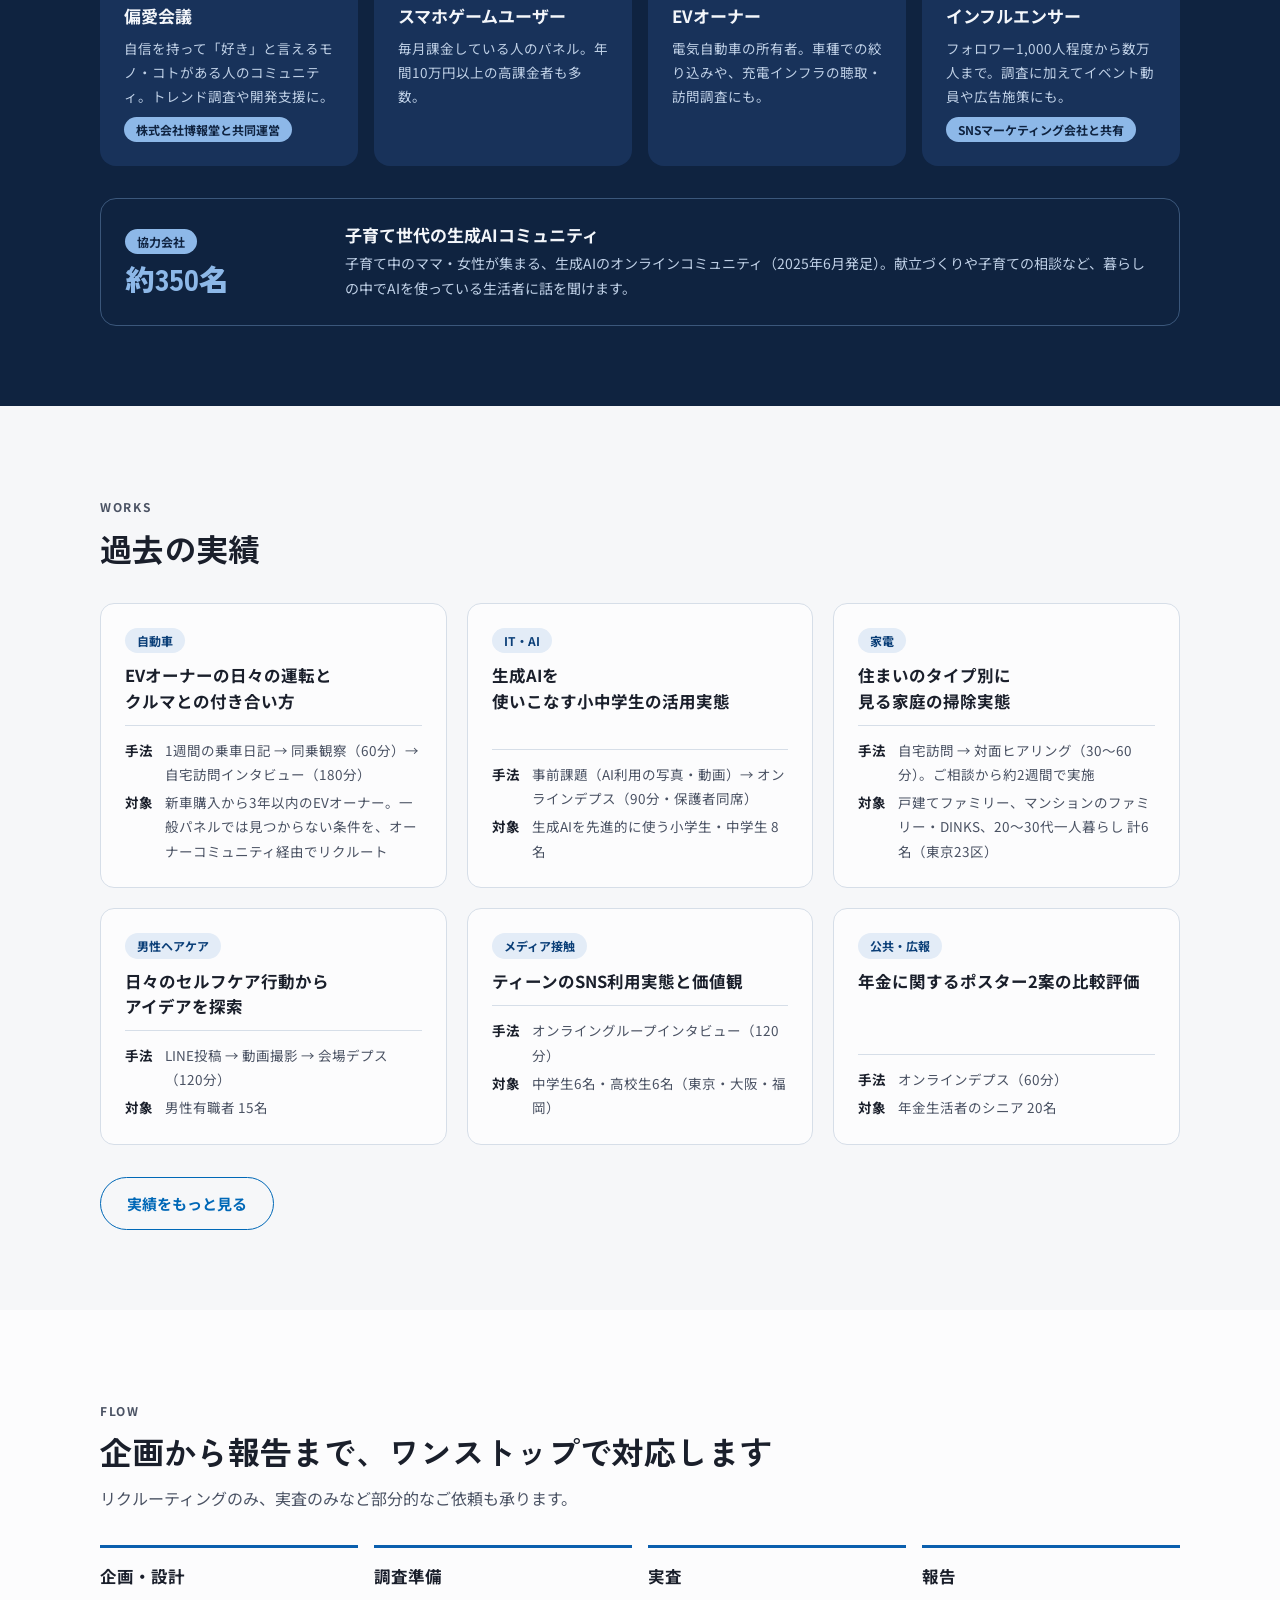
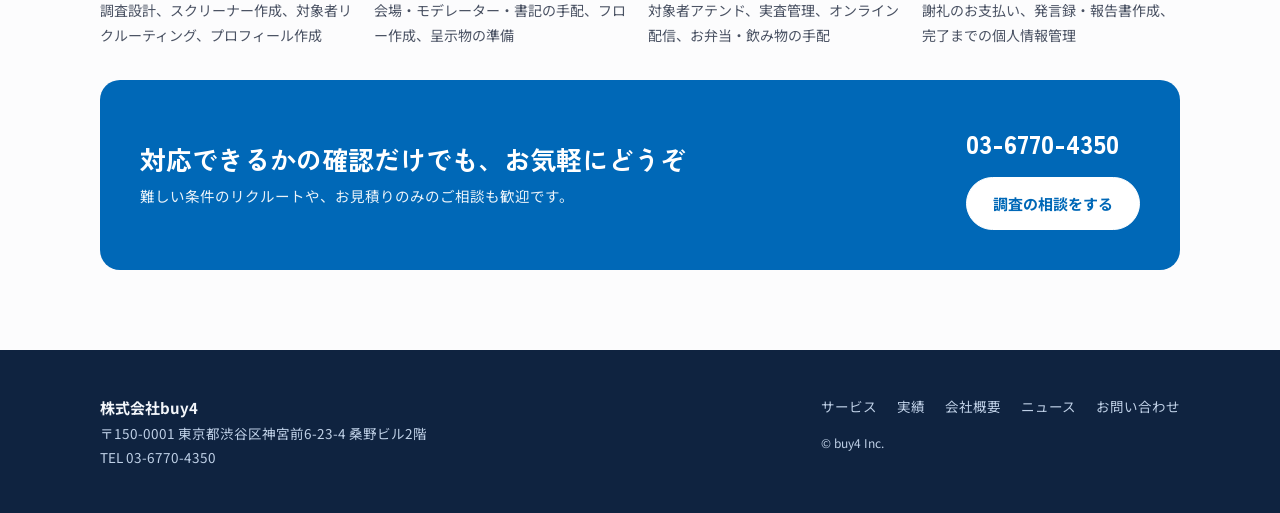
==== commit cf5d4eee: "全体見直し：対応年代を小学生〜に、トップの実績を入れ替え、会社概要に問い合わせ先、SNS共有画像にキャッチコピー Co-Authored-By: Claude Opus 5.5 (1M context" ====
--- a/index.html
+++ b/index.html
@@ -78,7 +78,7 @@
   <section class="stats" aria-label="buy4の数字">
     <div class="in">
       <div class="stat"><b>約3,300名</b><span>保有パネル・コミュニティ</span></div>
-      <div class="stat"><b>中学生〜80代</b><span>リクルート実績のある年代</span></div>
+      <div class="stat"><b>小学生〜80代</b><span>リクルート実績のある年代</span></div>
       <div class="stat"><b>全国</b><span>東京・大阪・福岡ほか</span></div>
       <div class="stat"><b>一部だけOK</b><span>リクルートのみ・実査のみも</span></div>
     </div>
@@ -118,11 +118,11 @@
     <div class="in">
       <div class="sec-h"><p class="eyebrow">WORKS</p><h2>過去の実績</h2></div>
       <div class="grid3">
+        <article class="case"><span class="chip">自動車</span><h3>EVオーナーの日々の運転とクルマとの付き合い方</h3><dl><dt>手法</dt><dd>1週間の乗車日記 → 同乗観察（60分）→ 自宅訪問インタビュー（180分）</dd><dt>対象</dt><dd>新車購入から3年以内のEVオーナー。一般パネルでは見つからない条件を、オーナーコミュニティ経由でリクルート</dd></dl></article>
+        <article class="case"><span class="chip">IT・AI</span><h3>生成AIを使いこなす小中学生の活用実態</h3><dl><dt>手法</dt><dd>事前課題（AI利用の写真・動画）→ オンラインデプス（90分・保護者同席）</dd><dt>対象</dt><dd>生成AIを先進的に使う小学生・中学生 8名</dd></dl></article>
+        <article class="case"><span class="chip">家電</span><h3>住まいのタイプ別に見る家庭の掃除実態</h3><dl><dt>手法</dt><dd>自宅訪問 → 対面ヒアリング（30〜60分）。ご相談から約2週間で実施</dd><dt>対象</dt><dd>戸建てファミリー、マンションのファミリー・DINKS、20〜30代一人暮らし 計6名（東京23区）</dd></dl></article>
         <article class="case"><span class="chip">男性ヘアケア</span><h3>日々のセルフケア行動からアイデアを探索</h3><dl><dt>手法</dt><dd>LINE投稿 → 動画撮影 → 会場デプス（120分）</dd><dt>対象</dt><dd>男性有職者 15名</dd></dl></article>
-        <article class="case"><span class="chip">女性化粧品</span><h3>大手企業の新商品開発に向けた試作品評価</h3><dl><dt>手法</dt><dd>HUT → 会場グループインタビュー（90分）</dd><dt>対象</dt><dd>女性有職者・専業主婦 10名</dd></dl></article>
-        <article class="case"><span class="chip">食品メーカー</span><h3>子育て家庭の夕飯づくりから探るブランドポジショニング</h3><dl><dt>手法</dt><dd>1週間の夕飯写真 → 会場デプス（60分）</dd><dt>対象</dt><dd>小学生以下の子がいる専業主婦 10名</dd></dl></article>
         <article class="case"><span class="chip">メディア接触</span><h3>ティーンのSNS利用実態と価値観</h3><dl><dt>手法</dt><dd>オンライングループインタビュー（120分）</dd><dt>対象</dt><dd>中学生6名・高校生6名（東京・大阪・福岡）</dd></dl></article>
-        <article class="case"><span class="chip">動画コンテンツ</span><h3>企業のYouTube動画に対するティーンの受容性</h3><dl><dt>手法</dt><dd>会場で視聴・グループインタビュー（120分）</dd><dt>対象</dt><dd>中・高・大学生 各4名（東京・大阪）</dd></dl></article>
         <article class="case"><span class="chip">公共・広報</span><h3>年金に関するポスター2案の比較評価</h3><dl><dt>手法</dt><dd>オンラインデプス（60分）</dd><dt>対象</dt><dd>年金生活者のシニア 20名</dd></dl></article>
       </div>
       <div><a class="btn ghost" href="works/">実績をもっと見る</a></div>
--- a/assets/style.css
+++ b/assets/style.css
@@ -185,3 +185,24 @@
 .site-footer small{display:block;margin-top:14px;font-size:12px}
 
 @media (prefers-reduced-motion:reduce){html{scroll-behavior:auto}*{transition:none!important}}
+
+/* スマホ調整 2026-10-16 */
+.form input[type=radio]{width:18px;height:18px;padding:0;margin:0;flex:none;accent-color:var(--blue2)}
+.radios label{border:1px solid var(--line);border-radius:999px;padding:8px 14px;background:#FFFFFF;cursor:pointer;line-height:1.4}
+.radios label:has(input:checked){border-color:var(--blue2);background:var(--chip-bg)}
+@media (max-width:560px){
+  .radios{flex-direction:column;align-items:stretch;gap:8px}
+  .radios label{border-radius:10px;padding:12px 14px}
+  .hero .ctas .btn{flex:1 1 100%;justify-content:center;text-align:center}
+  .cta .btn{width:100%;justify-content:center;text-align:center}
+  .form .btn{width:100%;justify-content:center}
+  .case{padding:20px}
+  .case dl{grid-template-columns:3em 1fr}
+}
+@media (max-width:420px){
+  .stat{padding:18px 12px}
+  .stat b{font-size:19px;white-space:nowrap}
+  .stat span{font-size:12px}
+}
+.stat span{word-break:auto-phrase}
+.news-list .chip{justify-self:start}
